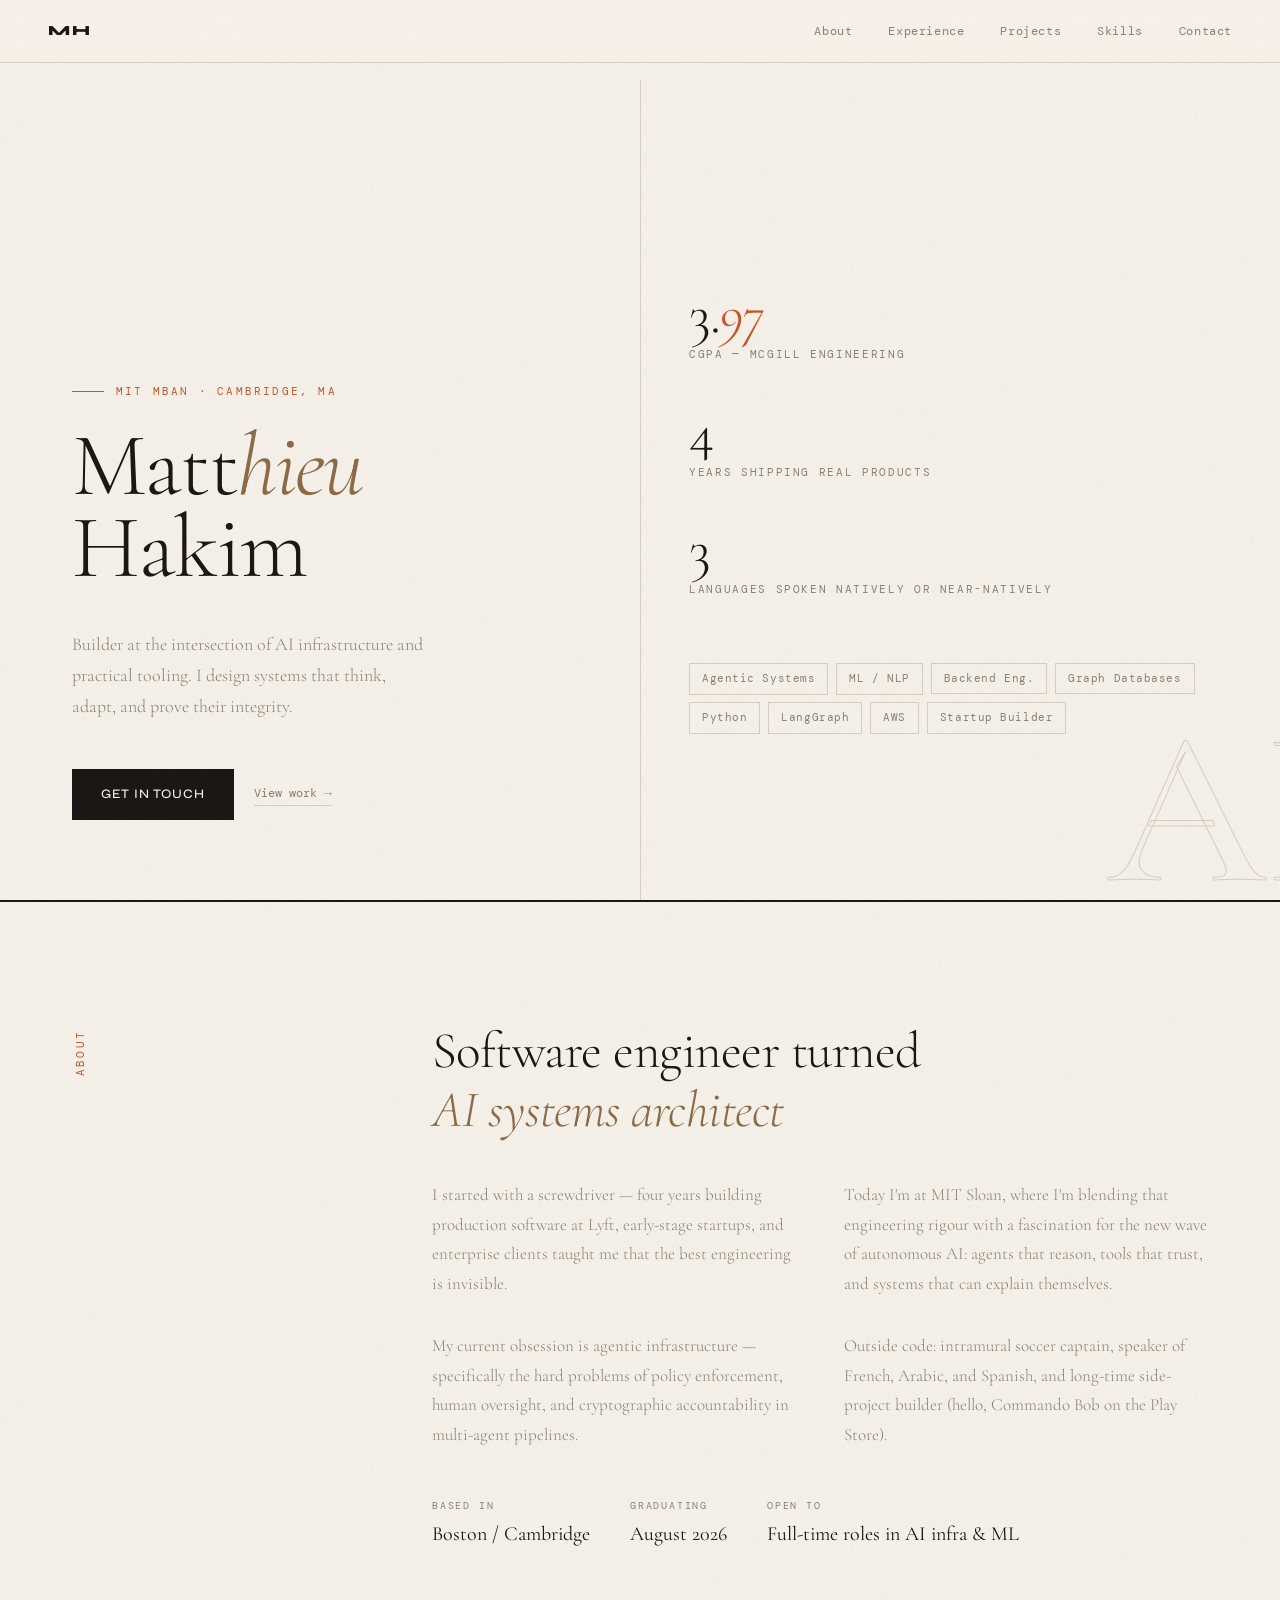
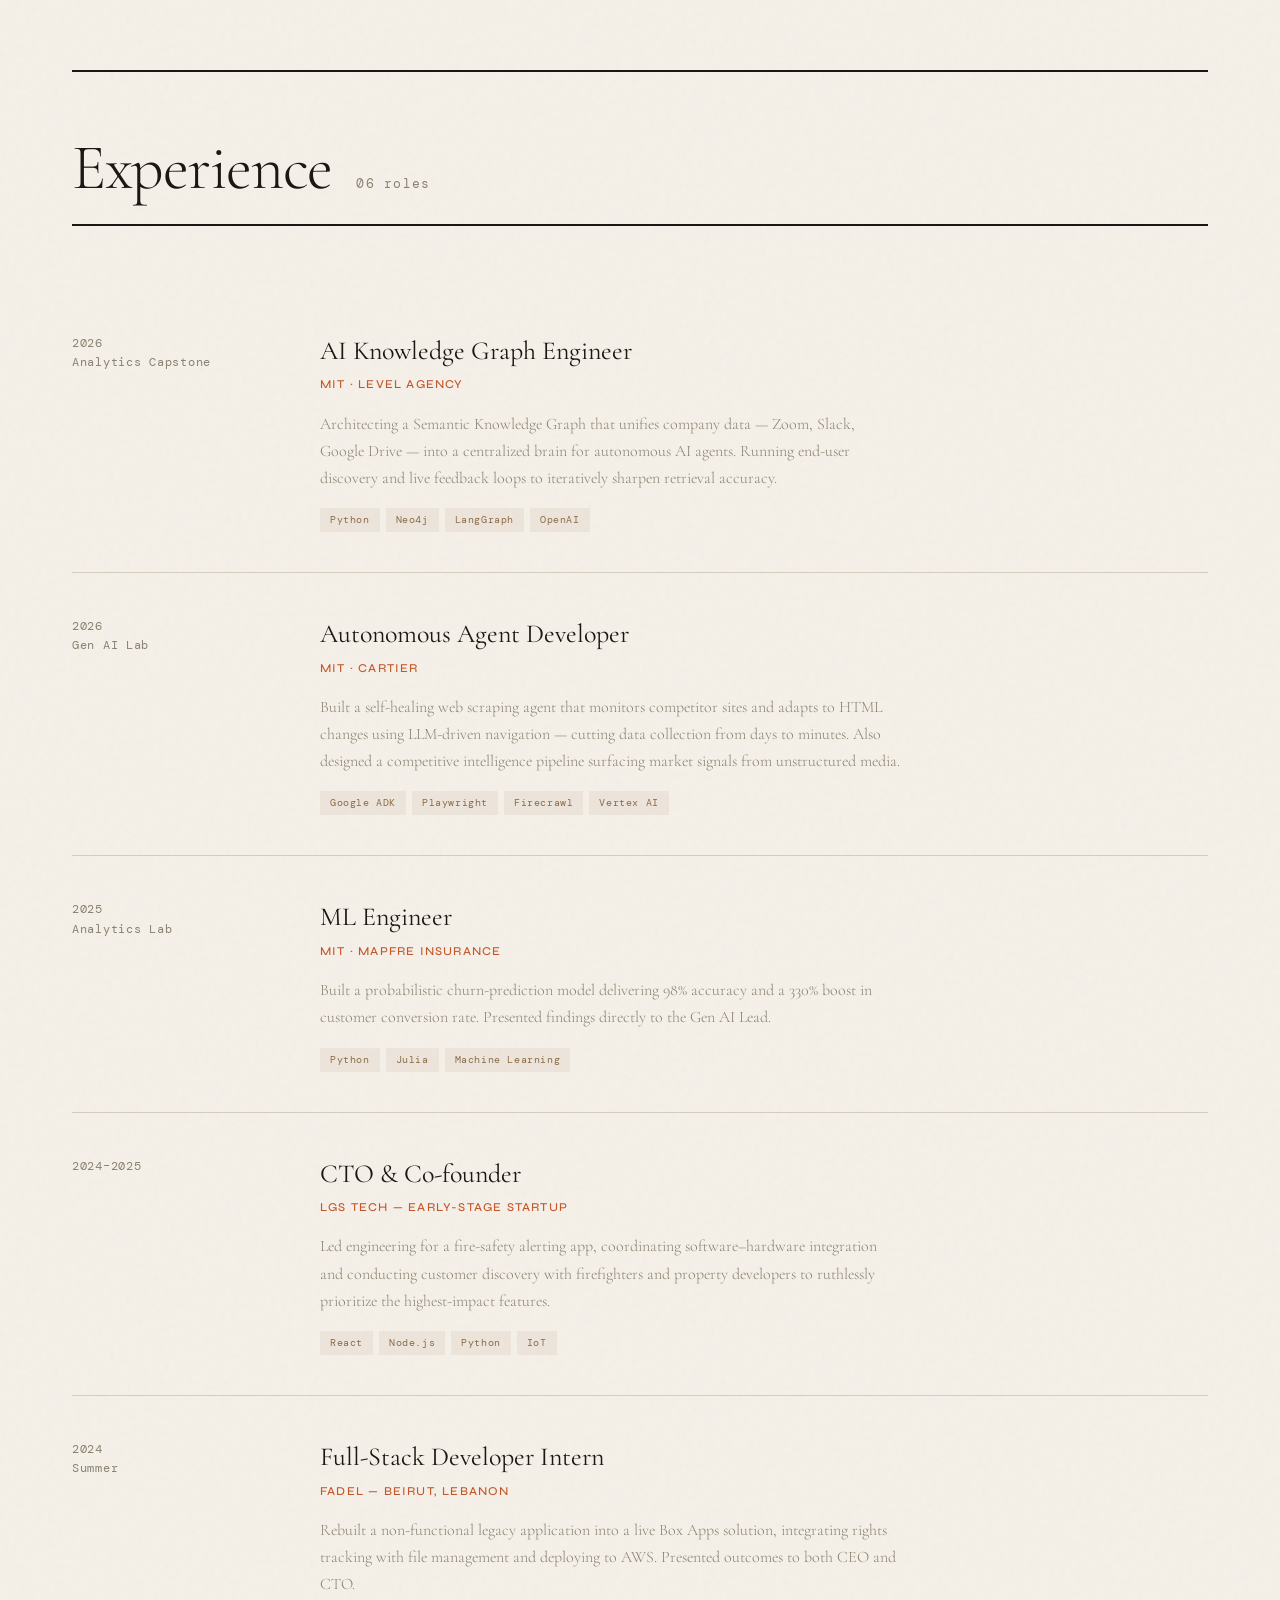
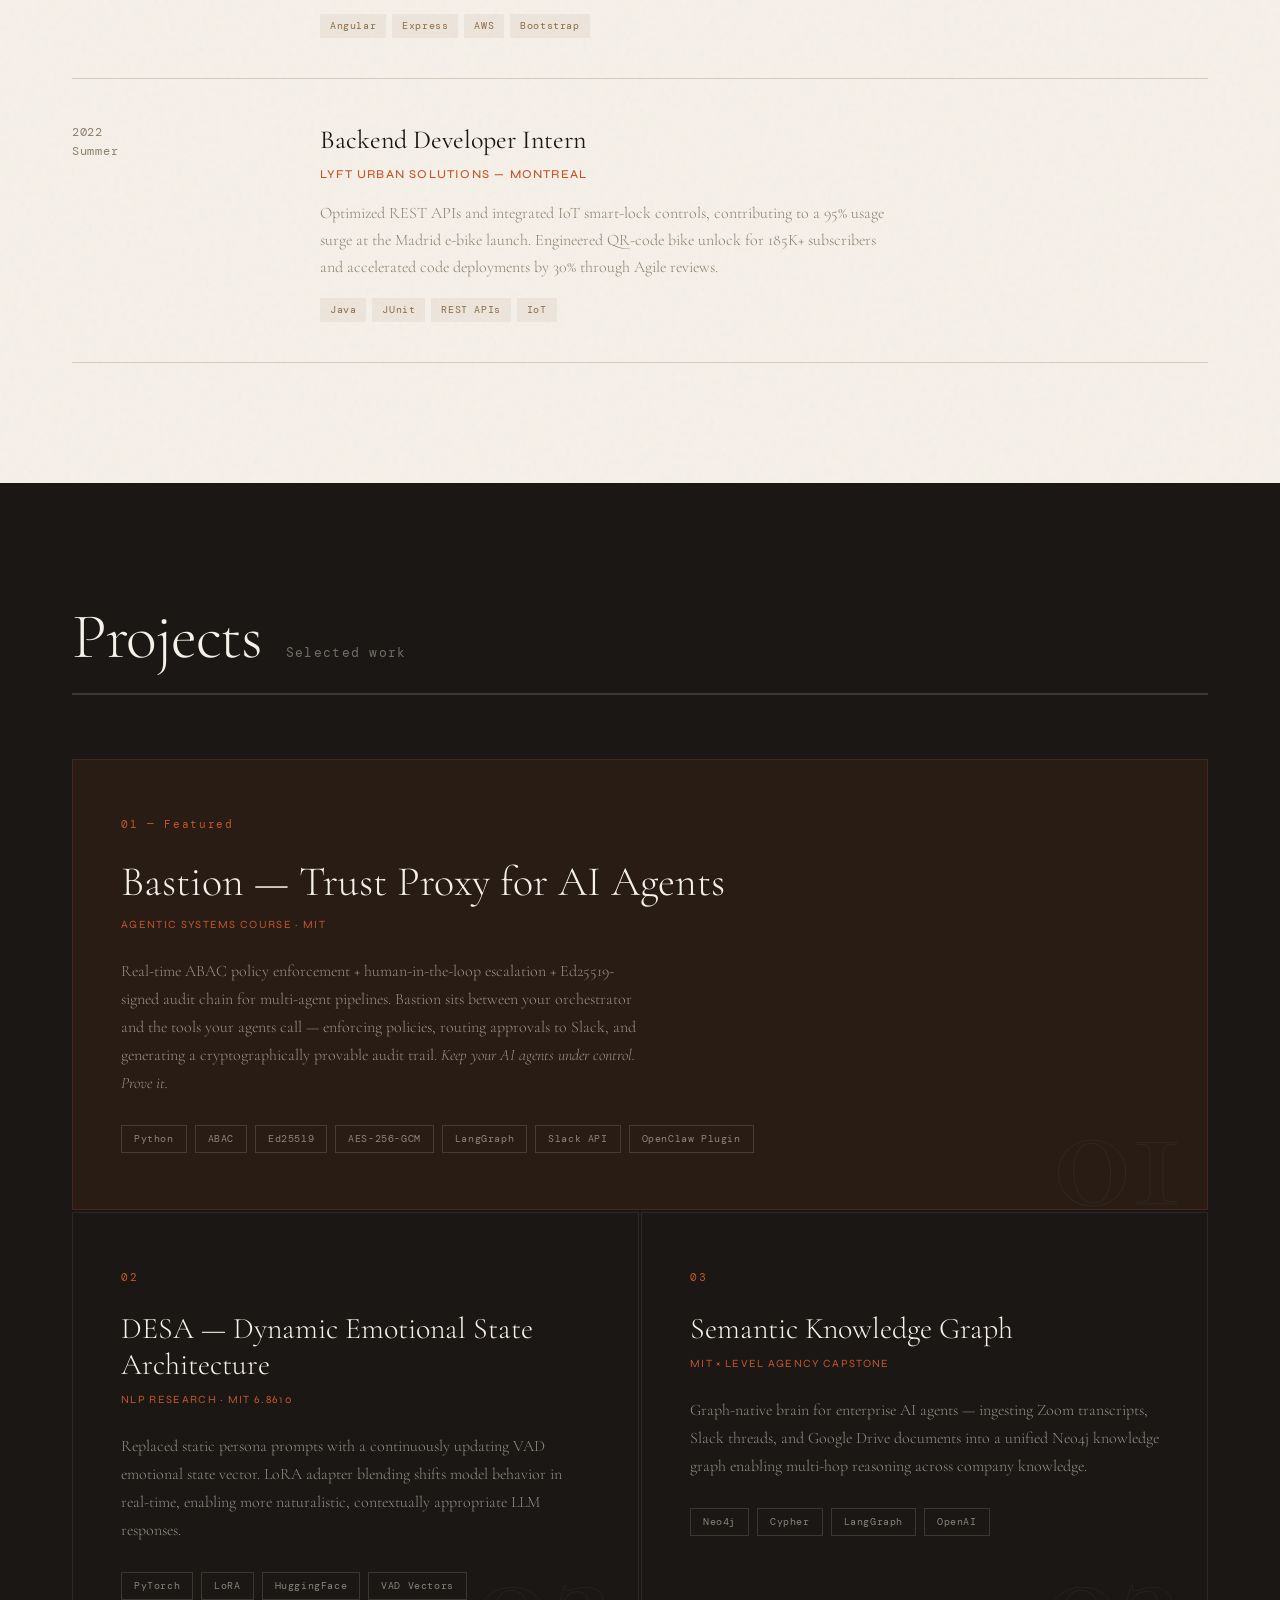
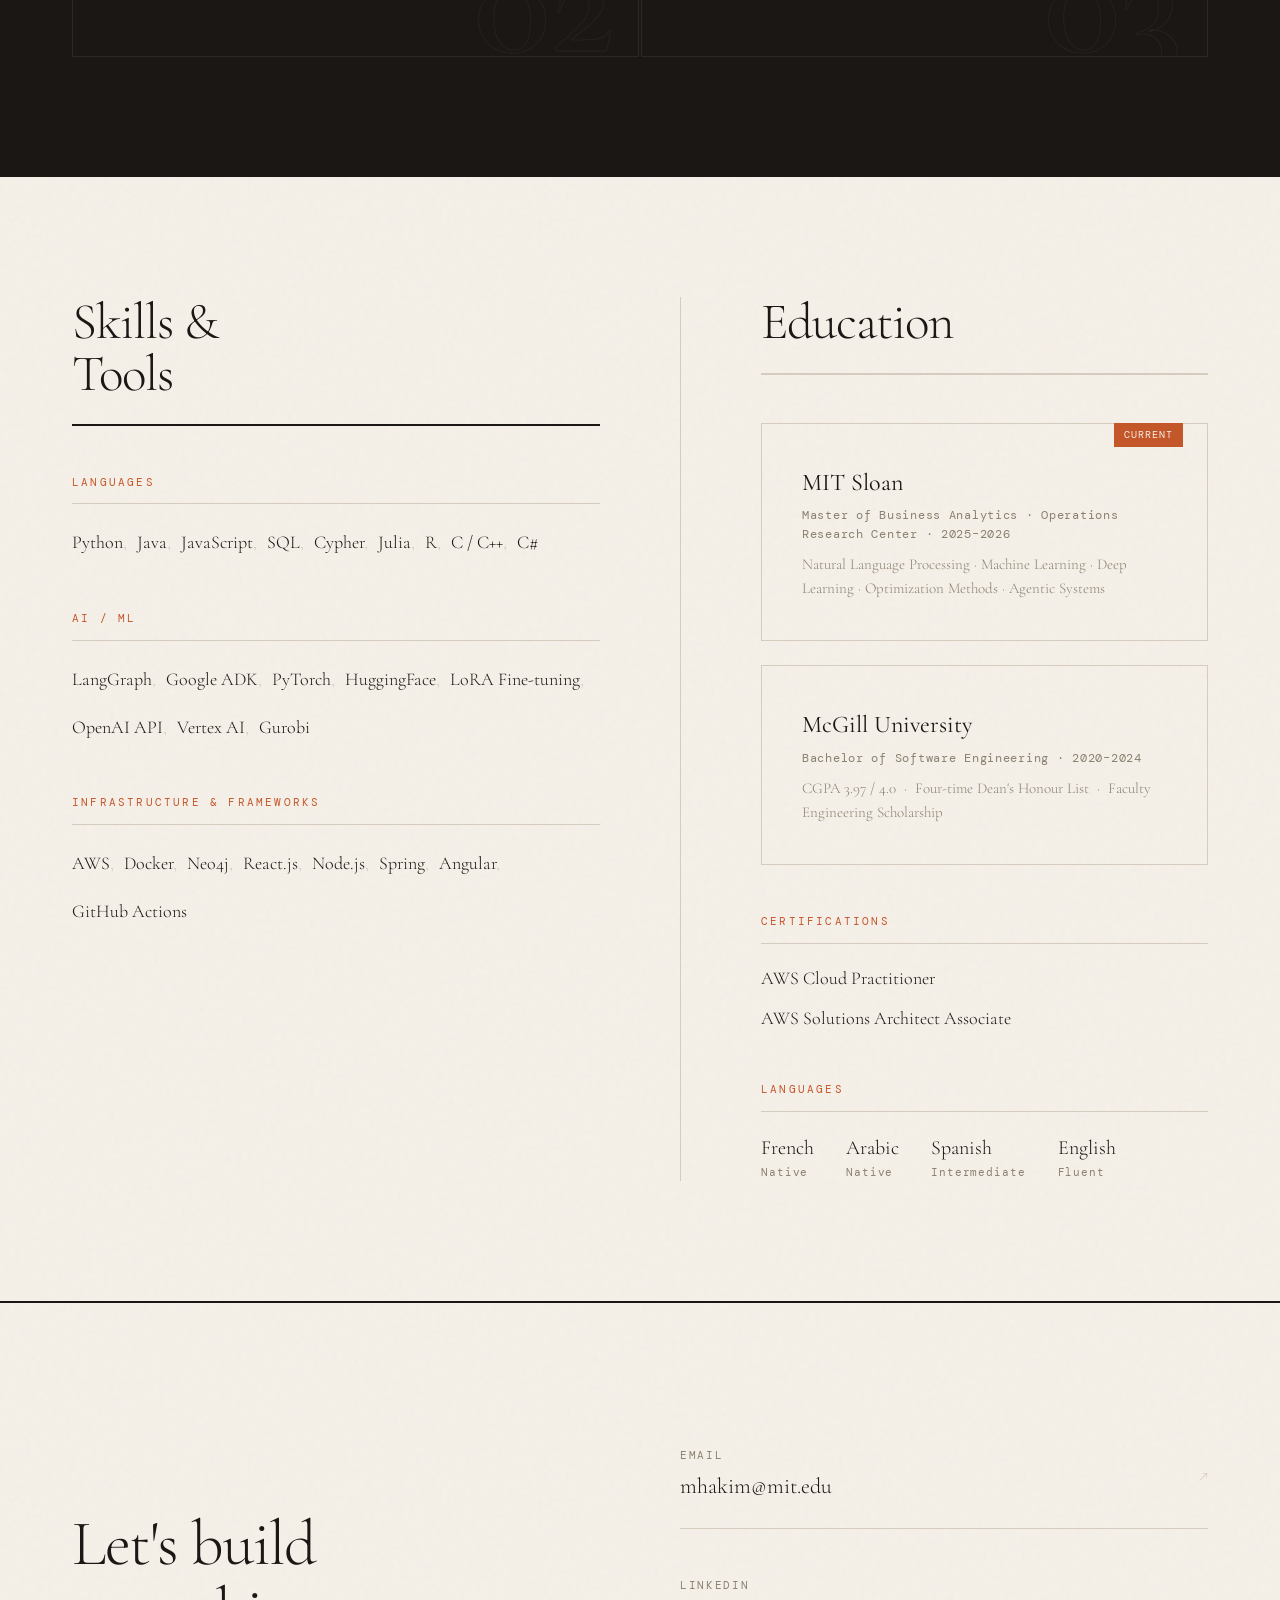
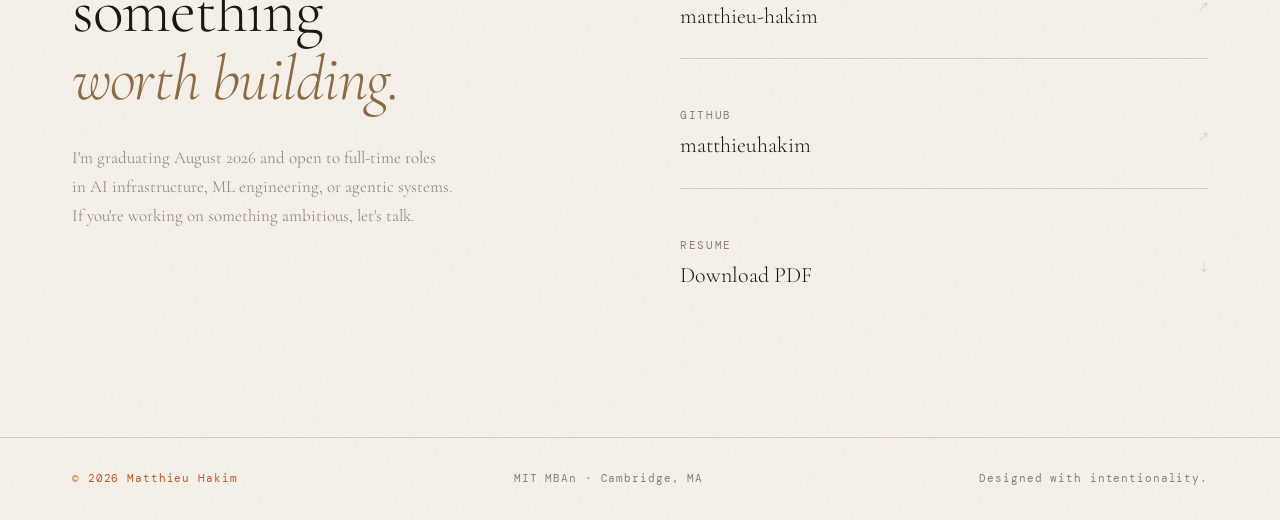
==== index.html @ a5263814 "Add files via upload" ====
<!DOCTYPE html>
<html lang="en">
<head>
<meta charset="UTF-8">
<meta name="viewport" content="width=device-width, initial-scale=1.0">
<title>Matthieu Hakim — Builder, Analyst, Engineer</title>
<link rel="preconnect" href="https://fonts.googleapis.com">
<link rel="preconnect" href="https://fonts.gstatic.com" crossorigin>
<link href="https://fonts.googleapis.com/css2?family=Cormorant+Garamond:ital,wght@0,300;0,400;0,600;1,300;1,400&family=DM+Mono:wght@300;400&family=Syne:wght@400;500;700;800&display=swap" rel="stylesheet">

<style>
  /* ─── Reset & Base ─────────────────────────────── */
  *, *::before, *::after { box-sizing: border-box; margin: 0; padding: 0; }

  :root {
    --cream:   #F5F0E8;
    --ink:     #1A1714;
    --warm:    #8B6B47;
    --rust:    #C4572A;
    --muted:   #8A8070;
    --rule:    #D5CCBF;
    --serif:   'Cormorant Garamond', Georgia, serif;
    --sans:    'Syne', sans-serif;
    --mono:    'DM Mono', monospace;
  }

  html { scroll-behavior: smooth; }

  body {
    background: var(--cream);
    color: var(--ink);
    font-family: var(--serif);
    font-size: 18px;
    line-height: 1.6;
    overflow-x: hidden;
    /* grain texture */
    background-image: url("data:image/svg+xml,%3Csvg viewBox='0 0 256 256' xmlns='http://www.w3.org/2000/svg'%3E%3Cfilter id='noise'%3E%3CfeTurbulence type='fractalNoise' baseFrequency='0.9' numOctaves='4' stitchTiles='stitch'/%3E%3C/filter%3E%3Crect width='100%25' height='100%25' filter='url(%23noise)' opacity='0.04'/%3E%3C/svg%3E");
  }

  /* ─── Utility ───────────────────────────────────── */
  .rule { border: none; border-top: 1px solid var(--rule); }
  .rule-heavy { border: none; border-top: 2px solid var(--ink); }

  a { color: inherit; text-decoration: none; }
  a:hover { color: var(--rust); }

  /* ─── Page Load Animation ───────────────────────── */
  @keyframes fadeUp {
    from { opacity: 0; transform: translateY(24px); }
    to   { opacity: 1; transform: translateY(0); }
  }
  .reveal { opacity: 0; animation: fadeUp 0.9s cubic-bezier(.16,1,.3,1) forwards; }
  .d1 { animation-delay: 0.1s; }
  .d2 { animation-delay: 0.25s; }
  .d3 { animation-delay: 0.4s; }
  .d4 { animation-delay: 0.55s; }
  .d5 { animation-delay: 0.7s; }

  /* ─── Nav ───────────────────────────────────────── */
  nav {
    position: fixed;
    top: 0; left: 0; right: 0;
    z-index: 100;
    display: flex;
    justify-content: space-between;
    align-items: center;
    padding: 20px 48px;
    background: rgba(245,240,232,0.88);
    backdrop-filter: blur(12px);
    border-bottom: 1px solid var(--rule);
  }
  .nav-logo {
    font-family: var(--sans);
    font-weight: 800;
    font-size: 14px;
    letter-spacing: 0.12em;
    text-transform: uppercase;
  }
  .nav-links {
    display: flex;
    gap: 36px;
    font-family: var(--mono);
    font-size: 12px;
    letter-spacing: 0.05em;
  }
  .nav-links a {
    color: var(--muted);
    transition: color 0.2s;
  }
  .nav-links a:hover { color: var(--ink); }

  /* ─── Hero ──────────────────────────────────────── */
  #hero {
    min-height: 100vh;
    display: grid;
    grid-template-columns: 1fr 1fr;
    padding-top: 80px;
    position: relative;
    overflow: hidden;
  }

  .hero-left {
    display: flex;
    flex-direction: column;
    justify-content: flex-end;
    padding: 80px 48px 80px 72px;
  }

  .hero-eyebrow {
    font-family: var(--mono);
    font-size: 11px;
    letter-spacing: 0.2em;
    text-transform: uppercase;
    color: var(--rust);
    margin-bottom: 24px;
    display: flex;
    align-items: center;
    gap: 12px;
  }
  .hero-eyebrow::before {
    content: '';
    display: block;
    width: 32px;
    height: 1px;
    background: var(--rust);
  }

  .hero-name {
    font-family: var(--serif);
    font-weight: 300;
    font-size: clamp(72px, 7vw, 110px);
    line-height: 0.92;
    letter-spacing: -0.02em;
    margin-bottom: 40px;
  }
  .hero-name em {
    font-style: italic;
    color: var(--warm);
  }

  .hero-desc {
    font-size: 18px;
    line-height: 1.7;
    color: var(--muted);
    max-width: 360px;
    margin-bottom: 48px;
    font-weight: 300;
  }

  .hero-ctas {
    display: flex;
    gap: 20px;
    align-items: center;
  }
  .btn-primary {
    font-family: var(--sans);
    font-size: 13px;
    font-weight: 500;
    letter-spacing: 0.08em;
    text-transform: uppercase;
    padding: 14px 28px;
    background: var(--ink);
    color: var(--cream);
    border: 1px solid var(--ink);
    transition: all 0.25s;
  }
  .btn-primary:hover {
    background: var(--rust);
    border-color: var(--rust);
    color: var(--cream);
  }
  .btn-ghost {
    font-family: var(--mono);
    font-size: 12px;
    color: var(--muted);
    border-bottom: 1px solid var(--rule);
    padding-bottom: 2px;
    transition: color 0.2s, border-color 0.2s;
  }
  .btn-ghost:hover {
    color: var(--ink);
    border-color: var(--ink);
  }

  .hero-right {
    position: relative;
    display: flex;
    flex-direction: column;
    justify-content: center;
    padding: 120px 72px 80px 48px;
    border-left: 1px solid var(--rule);
  }

  .hero-stats {
    display: flex;
    flex-direction: column;
    gap: 40px;
    margin-bottom: 64px;
  }

  .stat-item {}
  .stat-number {
    font-family: var(--serif);
    font-weight: 300;
    font-size: 56px;
    line-height: 1;
    letter-spacing: -0.02em;
    color: var(--ink);
  }
  .stat-number span { color: var(--rust); font-style: italic; }
  .stat-label {
    font-family: var(--mono);
    font-size: 11px;
    letter-spacing: 0.15em;
    text-transform: uppercase;
    color: var(--muted);
    margin-top: 4px;
  }

  .hero-tags {
    display: flex;
    flex-wrap: wrap;
    gap: 8px;
  }
  .tag {
    font-family: var(--mono);
    font-size: 11px;
    letter-spacing: 0.05em;
    padding: 6px 12px;
    border: 1px solid var(--rule);
    color: var(--muted);
    transition: all 0.2s;
  }
  .tag:hover {
    border-color: var(--warm);
    color: var(--warm);
  }

  /* large rotated text watermark */
  .hero-watermark {
    position: absolute;
    bottom: -20px;
    right: -60px;
    font-family: var(--serif);
    font-weight: 600;
    font-size: 220px;
    color: transparent;
    -webkit-text-stroke: 1px var(--rule);
    line-height: 1;
    pointer-events: none;
    user-select: none;
    z-index: 0;
  }

  /* ─── About Section ─────────────────────────────── */
  #about {
    padding: 120px 72px;
    display: grid;
    grid-template-columns: 280px 1fr;
    gap: 80px;
    border-top: 2px solid var(--ink);
  }

  .section-label {
    font-family: var(--mono);
    font-size: 11px;
    letter-spacing: 0.2em;
    text-transform: uppercase;
    color: var(--rust);
    writing-mode: vertical-rl;
    transform: rotate(180deg);
    align-self: start;
    height: fit-content;
    margin-top: 8px;
  }

  .about-content {}
  .about-headline {
    font-family: var(--serif);
    font-size: clamp(36px, 4vw, 56px);
    font-weight: 300;
    line-height: 1.15;
    margin-bottom: 40px;
    letter-spacing: -0.01em;
  }
  .about-headline em { font-style: italic; color: var(--warm); }

  .about-body {
    display: grid;
    grid-template-columns: 1fr 1fr;
    gap: 32px 48px;
    font-size: 17px;
    line-height: 1.75;
    color: var(--muted);
    font-weight: 300;
  }

  .about-detail {
    margin-top: 48px;
    display: flex;
    gap: 40px;
  }
  .detail-item {
    display: flex;
    flex-direction: column;
    gap: 4px;
  }
  .detail-label {
    font-family: var(--mono);
    font-size: 10px;
    letter-spacing: 0.18em;
    text-transform: uppercase;
    color: var(--muted);
  }
  .detail-value {
    font-family: var(--serif);
    font-size: 20px;
    font-weight: 400;
  }

  /* ─── Experience Section ────────────────────────── */
  #experience {
    padding: 0 72px 120px;
  }

  .section-header {
    display: flex;
    align-items: baseline;
    gap: 24px;
    margin-bottom: 64px;
    padding-bottom: 24px;
    border-bottom: 2px solid var(--ink);
  }
  .section-title {
    font-family: var(--serif);
    font-size: clamp(42px, 5vw, 72px);
    font-weight: 300;
    letter-spacing: -0.02em;
    line-height: 1;
  }
  .section-count {
    font-family: var(--mono);
    font-size: 13px;
    color: var(--muted);
    letter-spacing: 0.1em;
  }

  .exp-grid {
    display: grid;
    gap: 0;
  }

  .exp-item {
    display: grid;
    grid-template-columns: 200px 1fr auto;
    gap: 0 48px;
    padding: 40px 0;
    border-bottom: 1px solid var(--rule);
    position: relative;
    transition: background 0.2s;
    cursor: default;
  }
  .exp-item:hover { background: rgba(139,107,71,0.03); }
  .exp-item:hover .exp-arrow { opacity: 1; transform: translateX(0); }

  .exp-period {
    font-family: var(--mono);
    font-size: 12px;
    color: var(--muted);
    letter-spacing: 0.06em;
    padding-top: 4px;
  }

  .exp-body {}
  .exp-role {
    font-family: var(--serif);
    font-size: 26px;
    font-weight: 400;
    margin-bottom: 4px;
  }
  .exp-company {
    font-family: var(--sans);
    font-size: 12px;
    font-weight: 500;
    letter-spacing: 0.1em;
    text-transform: uppercase;
    color: var(--rust);
    margin-bottom: 16px;
  }
  .exp-desc {
    font-size: 16px;
    line-height: 1.7;
    color: var(--muted);
    font-weight: 300;
    max-width: 580px;
  }
  .exp-tags {
    display: flex;
    flex-wrap: wrap;
    gap: 6px;
    margin-top: 16px;
  }
  .exp-tag {
    font-family: var(--mono);
    font-size: 10px;
    letter-spacing: 0.06em;
    padding: 4px 10px;
    background: rgba(139,107,71,0.08);
    color: var(--warm);
  }

  .exp-arrow {
    font-size: 22px;
    color: var(--rule);
    align-self: center;
    opacity: 0;
    transform: translateX(-8px);
    transition: all 0.3s;
  }

  /* ─── Projects / Highlight ───────────────────────── */
  #projects {
    padding: 120px 72px;
    background: var(--ink);
    color: var(--cream);
    border-top: 2px solid var(--ink);
  }

  #projects .section-title { color: var(--cream); }
  #projects .section-count { color: rgba(245,240,232,0.4); }
  #projects .section-header { border-bottom-color: rgba(245,240,232,0.15); }

  .projects-grid {
    display: grid;
    grid-template-columns: 1fr 1fr;
    gap: 2px;
  }

  .project-card {
    padding: 56px 48px;
    border: 1px solid rgba(245,240,232,0.08);
    position: relative;
    overflow: hidden;
    transition: background 0.3s;
    cursor: default;
  }
  .project-card:hover { background: rgba(245,240,232,0.03); }
  .project-card.featured {
    grid-column: span 2;
    background: rgba(196,87,42,0.08);
    border-color: rgba(196,87,42,0.2);
  }

  .project-num {
    font-family: var(--mono);
    font-size: 11px;
    letter-spacing: 0.15em;
    color: var(--rust);
    margin-bottom: 24px;
  }
  .project-title {
    font-family: var(--serif);
    font-size: 30px;
    font-weight: 300;
    margin-bottom: 8px;
    line-height: 1.2;
    color: var(--cream);
  }
  .project-card.featured .project-title {
    font-size: 42px;
  }
  .project-org {
    font-family: var(--sans);
    font-size: 11px;
    letter-spacing: 0.12em;
    text-transform: uppercase;
    color: var(--rust);
    margin-bottom: 24px;
  }
  .project-desc {
    font-size: 16px;
    line-height: 1.75;
    color: rgba(245,240,232,0.55);
    font-weight: 300;
    max-width: 520px;
  }
  .project-stack {
    display: flex;
    flex-wrap: wrap;
    gap: 8px;
    margin-top: 28px;
  }
  .stack-pill {
    font-family: var(--mono);
    font-size: 10px;
    letter-spacing: 0.06em;
    padding: 5px 12px;
    border: 1px solid rgba(245,240,232,0.15);
    color: rgba(245,240,232,0.5);
  }

  .project-bg-num {
    position: absolute;
    bottom: -24px;
    right: 24px;
    font-family: var(--serif);
    font-weight: 600;
    font-size: 160px;
    color: transparent;
    -webkit-text-stroke: 1px rgba(245,240,232,0.05);
    line-height: 1;
    pointer-events: none;
    user-select: none;
  }

  /* ─── Skills ────────────────────────────────────── */
  #skills {
    padding: 120px 72px;
    display: grid;
    grid-template-columns: 1fr 1fr;
    gap: 0 80px;
  }

  .skills-left {}
  .skills-right { border-left: 1px solid var(--rule); padding-left: 80px; }

  .skill-category {
    margin-bottom: 48px;
  }
  .skill-cat-title {
    font-family: var(--mono);
    font-size: 11px;
    letter-spacing: 0.2em;
    text-transform: uppercase;
    color: var(--rust);
    margin-bottom: 20px;
    padding-bottom: 12px;
    border-bottom: 1px solid var(--rule);
  }
  .skill-list {
    display: flex;
    flex-wrap: wrap;
    gap: 10px;
  }
  .skill-chip {
    font-family: var(--serif);
    font-size: 18px;
    font-weight: 300;
    color: var(--ink);
    padding: 4px 0;
    border-bottom: 1px solid transparent;
    transition: border-color 0.2s, color 0.2s;
    cursor: default;
  }
  .skill-chip:hover {
    border-color: var(--warm);
    color: var(--warm);
  }
  .skill-chip::after { content: ', '; color: var(--rule); }
  .skill-chip:last-child::after { content: ''; }

  .education-block {
    padding: 40px;
    border: 1px solid var(--rule);
    margin-top: 48px;
    position: relative;
  }
  .edu-school {
    font-family: var(--serif);
    font-size: 24px;
    font-weight: 400;
    margin-bottom: 4px;
  }
  .edu-degree {
    font-family: var(--mono);
    font-size: 12px;
    letter-spacing: 0.06em;
    color: var(--muted);
    margin-bottom: 8px;
  }
  .edu-detail {
    font-size: 15px;
    color: var(--muted);
    font-weight: 300;
  }
  .edu-badge {
    position: absolute;
    top: -1px;
    right: 24px;
    background: var(--rust);
    color: var(--cream);
    font-family: var(--mono);
    font-size: 10px;
    letter-spacing: 0.1em;
    text-transform: uppercase;
    padding: 4px 10px;
  }

  /* ─── Contact ───────────────────────────────────── */
  #contact {
    padding: 120px 72px;
    border-top: 2px solid var(--ink);
    display: grid;
    grid-template-columns: 1fr 1fr;
    gap: 80px;
    align-items: center;
  }

  .contact-left {}
  .contact-headline {
    font-family: var(--serif);
    font-size: clamp(48px, 5vw, 80px);
    font-weight: 300;
    line-height: 1.05;
    letter-spacing: -0.02em;
    margin-bottom: 32px;
  }
  .contact-headline em { font-style: italic; color: var(--warm); }

  .contact-sub {
    font-size: 17px;
    color: var(--muted);
    font-weight: 300;
    line-height: 1.7;
    max-width: 380px;
  }

  .contact-right {
    display: flex;
    flex-direction: column;
    gap: 24px;
  }
  .contact-link {
    display: flex;
    align-items: center;
    justify-content: space-between;
    padding: 24px 0;
    border-bottom: 1px solid var(--rule);
    transition: padding 0.2s;
    group: true;
  }
  .contact-link:hover { padding-left: 8px; }
  .contact-link-label {
    font-family: var(--mono);
    font-size: 11px;
    letter-spacing: 0.15em;
    text-transform: uppercase;
    color: var(--muted);
    margin-bottom: 4px;
  }
  .contact-link-value {
    font-family: var(--serif);
    font-size: 22px;
    font-weight: 300;
  }
  .contact-link-arrow { font-size: 18px; color: var(--rule); }
  .contact-link:hover .contact-link-arrow { color: var(--rust); }

  /* ─── Footer ────────────────────────────────────── */
  footer {
    padding: 32px 72px;
    border-top: 1px solid var(--rule);
    display: flex;
    justify-content: space-between;
    align-items: center;
    font-family: var(--mono);
    font-size: 11px;
    color: var(--muted);
    letter-spacing: 0.08em;
  }
  footer span:first-child { color: var(--rust); }

  /* ─── Responsive ────────────────────────────────── */
  @media (max-width: 900px) {
    nav { padding: 16px 24px; }
    .nav-links { display: none; }

    #hero { grid-template-columns: 1fr; }
    .hero-left { padding: 100px 24px 48px; }
    .hero-right { border-left: none; border-top: 1px solid var(--rule); padding: 48px 24px; }
    .hero-stats { flex-direction: row; gap: 32px; }
    .hero-watermark { display: none; }

    #about { grid-template-columns: 1fr; padding: 80px 24px; gap: 32px; }
    .section-label { writing-mode: horizontal-tb; transform: none; }
    .about-body { grid-template-columns: 1fr; }

    #experience { padding: 0 24px 80px; }
    .exp-item { grid-template-columns: 1fr; gap: 8px; }
    .exp-period { padding-top: 0; }
    .exp-arrow { display: none; }

    #projects { padding: 80px 24px; }
    .projects-grid { grid-template-columns: 1fr; }
    .project-card.featured { grid-column: span 1; }

    #skills { grid-template-columns: 1fr; padding: 80px 24px; gap: 0; }
    .skills-right { border-left: none; border-top: 1px solid var(--rule); padding-left: 0; padding-top: 48px; margin-top: 48px; }

    #contact { grid-template-columns: 1fr; padding: 80px 24px; gap: 48px; }
    footer { padding: 24px; flex-direction: column; gap: 8px; text-align: center; }
  }
</style>
</head>
<body>

<!-- ── Navigation ─────────────────────────────── -->
<nav>
  <div class="nav-logo">MH</div>
  <div class="nav-links">
    <a href="#about">About</a>
    <a href="#experience">Experience</a>
    <a href="#projects">Projects</a>
    <a href="#skills">Skills</a>
    <a href="#contact">Contact</a>
  </div>
</nav>

<!-- ── Hero ───────────────────────────────────── -->
<section id="hero">
  <div class="hero-left">
    <div class="hero-eyebrow reveal d1">MIT MBAn · Cambridge, MA</div>
    <h1 class="hero-name reveal d2">
      Matt<em>hieu</em><br>Hakim
    </h1>
    <p class="hero-desc reveal d3">
      Builder at the intersection of AI infrastructure and practical tooling. I design systems that think, adapt, and prove their integrity.
    </p>
    <div class="hero-ctas reveal d4">
      <a href="#contact" class="btn-primary">Get in touch</a>
      <a href="#experience" class="btn-ghost">View work →</a>
    </div>
  </div>

  <div class="hero-right">
    <div class="hero-stats reveal d3">
      <div class="stat-item">
        <div class="stat-number">3.<span>97</span></div>
        <div class="stat-label">CGPA — McGill Engineering</div>
      </div>
      <div class="stat-item">
        <div class="stat-number">4</div>
        <div class="stat-label">Years shipping real products</div>
      </div>
      <div class="stat-item">
        <div class="stat-number">3</div>
        <div class="stat-label">Languages spoken natively or near-natively</div>
      </div>
    </div>
    <div class="hero-tags reveal d4">
      <span class="tag">Agentic Systems</span>
      <span class="tag">ML / NLP</span>
      <span class="tag">Backend Eng.</span>
      <span class="tag">Graph Databases</span>
      <span class="tag">Python</span>
      <span class="tag">LangGraph</span>
      <span class="tag">AWS</span>
      <span class="tag">Startup Builder</span>
    </div>
    <div class="hero-watermark" aria-hidden="true">AI</div>
  </div>
</section>

<!-- ── About ──────────────────────────────────── -->
<section id="about">
  <div class="section-label">About</div>

  <div class="about-content">
    <h2 class="about-headline">
      Software engineer turned<br><em>AI systems architect</em>
    </h2>
    <div class="about-body">
      <p>
        I started with a screwdriver — four years building production software at Lyft, early-stage startups, and enterprise clients taught me that the best engineering is invisible.
      </p>
      <p>
        Today I'm at MIT Sloan, where I'm blending that engineering rigour with a fascination for the new wave of autonomous AI: agents that reason, tools that trust, and systems that can explain themselves.
      </p>
      <p>
        My current obsession is agentic infrastructure — specifically the hard problems of policy enforcement, human oversight, and cryptographic accountability in multi-agent pipelines.
      </p>
      <p>
        Outside code: intramural soccer captain, speaker of French, Arabic, and Spanish, and long-time side-project builder (hello, Commando Bob on the Play Store).
      </p>
    </div>
    <div class="about-detail">
      <div class="detail-item">
        <span class="detail-label">Based in</span>
        <span class="detail-value">Boston / Cambridge</span>
      </div>
      <div class="detail-item">
        <span class="detail-label">Graduating</span>
        <span class="detail-value">August 2026</span>
      </div>
      <div class="detail-item">
        <span class="detail-label">Open to</span>
        <span class="detail-value">Full-time roles in AI infra &amp; ML</span>
      </div>
    </div>
  </div>
</section>

<!-- ── Experience ─────────────────────────────── -->
<section id="experience">
  <hr class="rule-heavy" style="margin-bottom:64px;">
  <div class="section-header">
    <h2 class="section-title">Experience</h2>
    <span class="section-count">06 roles</span>
  </div>

  <div class="exp-grid">

    <div class="exp-item">
      <div class="exp-period">2026<br>Analytics Capstone</div>
      <div class="exp-body">
        <div class="exp-role">AI Knowledge Graph Engineer</div>
        <div class="exp-company">MIT · Level Agency</div>
        <div class="exp-desc">Architecting a Semantic Knowledge Graph that unifies company data — Zoom, Slack, Google Drive — into a centralized brain for autonomous AI agents. Running end-user discovery and live feedback loops to iteratively sharpen retrieval accuracy.</div>
        <div class="exp-tags">
          <span class="exp-tag">Python</span>
          <span class="exp-tag">Neo4j</span>
          <span class="exp-tag">LangGraph</span>
          <span class="exp-tag">OpenAI</span>
        </div>
      </div>
      <div class="exp-arrow">→</div>
    </div>

    <div class="exp-item">
      <div class="exp-period">2026<br>Gen AI Lab</div>
      <div class="exp-body">
        <div class="exp-role">Autonomous Agent Developer</div>
        <div class="exp-company">MIT · Cartier</div>
        <div class="exp-desc">Built a self-healing web scraping agent that monitors competitor sites and adapts to HTML changes using LLM-driven navigation — cutting data collection from days to minutes. Also designed a competitive intelligence pipeline surfacing market signals from unstructured media.</div>
        <div class="exp-tags">
          <span class="exp-tag">Google ADK</span>
          <span class="exp-tag">Playwright</span>
          <span class="exp-tag">Firecrawl</span>
          <span class="exp-tag">Vertex AI</span>
        </div>
      </div>
      <div class="exp-arrow">→</div>
    </div>

    <div class="exp-item">
      <div class="exp-period">2025<br>Analytics Lab</div>
      <div class="exp-body">
        <div class="exp-role">ML Engineer</div>
        <div class="exp-company">MIT · MAPFRE Insurance</div>
        <div class="exp-desc">Built a probabilistic churn-prediction model delivering 98% accuracy and a 330% boost in customer conversion rate. Presented findings directly to the Gen AI Lead.</div>
        <div class="exp-tags">
          <span class="exp-tag">Python</span>
          <span class="exp-tag">Julia</span>
          <span class="exp-tag">Machine Learning</span>
        </div>
      </div>
      <div class="exp-arrow">→</div>
    </div>

    <div class="exp-item">
      <div class="exp-period">2024–2025</div>
      <div class="exp-body">
        <div class="exp-role">CTO &amp; Co-founder</div>
        <div class="exp-company">LGS Tech — Early-Stage Startup</div>
        <div class="exp-desc">Led engineering for a fire-safety alerting app, coordinating software–hardware integration and conducting customer discovery with firefighters and property developers to ruthlessly prioritize the highest-impact features.</div>
        <div class="exp-tags">
          <span class="exp-tag">React</span>
          <span class="exp-tag">Node.js</span>
          <span class="exp-tag">Python</span>
          <span class="exp-tag">IoT</span>
        </div>
      </div>
      <div class="exp-arrow">→</div>
    </div>

    <div class="exp-item">
      <div class="exp-period">2024<br>Summer</div>
      <div class="exp-body">
        <div class="exp-role">Full-Stack Developer Intern</div>
        <div class="exp-company">Fadel — Beirut, Lebanon</div>
        <div class="exp-desc">Rebuilt a non-functional legacy application into a live Box Apps solution, integrating rights tracking with file management and deploying to AWS. Presented outcomes to both CEO and CTO.</div>
        <div class="exp-tags">
          <span class="exp-tag">Angular</span>
          <span class="exp-tag">Express</span>
          <span class="exp-tag">AWS</span>
          <span class="exp-tag">Bootstrap</span>
        </div>
      </div>
      <div class="exp-arrow">→</div>
    </div>

    <div class="exp-item">
      <div class="exp-period">2022<br>Summer</div>
      <div class="exp-body">
        <div class="exp-role">Backend Developer Intern</div>
        <div class="exp-company">Lyft Urban Solutions — Montreal</div>
        <div class="exp-desc">Optimized REST APIs and integrated IoT smart-lock controls, contributing to a 95% usage surge at the Madrid e-bike launch. Engineered QR-code bike unlock for 185K+ subscribers and accelerated code deployments by 30% through Agile reviews.</div>
        <div class="exp-tags">
          <span class="exp-tag">Java</span>
          <span class="exp-tag">JUnit</span>
          <span class="exp-tag">REST APIs</span>
          <span class="exp-tag">IoT</span>
        </div>
      </div>
      <div class="exp-arrow">→</div>
    </div>

  </div>
</section>

<!-- ── Projects ────────────────────────────────── -->
<section id="projects">
  <div class="section-header">
    <h2 class="section-title">Projects</h2>
    <span class="section-count">Selected work</span>
  </div>

  <div class="projects-grid">

    <div class="project-card featured">
      <div class="project-num">01 — Featured</div>
      <div class="project-title">Bastion — Trust Proxy for AI Agents</div>
      <div class="project-org">Agentic Systems Course · MIT</div>
      <div class="project-desc">
        Real-time ABAC policy enforcement + human-in-the-loop escalation + Ed25519-signed audit chain for multi-agent pipelines. Bastion sits between your orchestrator and the tools your agents call — enforcing policies, routing approvals to Slack, and generating a cryptographically provable audit trail. <em>Keep your AI agents under control. Prove it.</em>
      </div>
      <div class="project-stack">
        <span class="stack-pill">Python</span>
        <span class="stack-pill">ABAC</span>
        <span class="stack-pill">Ed25519</span>
        <span class="stack-pill">AES-256-GCM</span>
        <span class="stack-pill">LangGraph</span>
        <span class="stack-pill">Slack API</span>
        <span class="stack-pill">OpenClaw Plugin</span>
      </div>
      <div class="project-bg-num">01</div>
    </div>

    <div class="project-card">
      <div class="project-num">02</div>
      <div class="project-title">DESA — Dynamic Emotional State Architecture</div>
      <div class="project-org">NLP Research · MIT 6.8610</div>
      <div class="project-desc">
        Replaced static persona prompts with a continuously updating VAD emotional state vector. LoRA adapter blending shifts model behavior in real-time, enabling more naturalistic, contextually appropriate LLM responses.
      </div>
      <div class="project-stack">
        <span class="stack-pill">PyTorch</span>
        <span class="stack-pill">LoRA</span>
        <span class="stack-pill">HuggingFace</span>
        <span class="stack-pill">VAD Vectors</span>
      </div>
      <div class="project-bg-num">02</div>
    </div>

    <div class="project-card">
      <div class="project-num">03</div>
      <div class="project-title">Semantic Knowledge Graph</div>
      <div class="project-org">MIT × Level Agency Capstone</div>
      <div class="project-desc">
        Graph-native brain for enterprise AI agents — ingesting Zoom transcripts, Slack threads, and Google Drive documents into a unified Neo4j knowledge graph enabling multi-hop reasoning across company knowledge.
      </div>
      <div class="project-stack">
        <span class="stack-pill">Neo4j</span>
        <span class="stack-pill">Cypher</span>
        <span class="stack-pill">LangGraph</span>
        <span class="stack-pill">OpenAI</span>
      </div>
      <div class="project-bg-num">03</div>
    </div>

  </div>
</section>

<!-- ── Skills ─────────────────────────────────── -->
<section id="skills">
  <div class="skills-left">
    <div class="section-header" style="margin-bottom:48px;">
      <h2 class="section-title" style="font-size:clamp(36px,4vw,60px);">Skills &amp;<br>Tools</h2>
    </div>

    <div class="skill-category">
      <div class="skill-cat-title">Languages</div>
      <div class="skill-list">
        <span class="skill-chip">Python</span>
        <span class="skill-chip">Java</span>
        <span class="skill-chip">JavaScript</span>
        <span class="skill-chip">SQL</span>
        <span class="skill-chip">Cypher</span>
        <span class="skill-chip">Julia</span>
        <span class="skill-chip">R</span>
        <span class="skill-chip">C / C++</span>
        <span class="skill-chip">C#</span>
      </div>
    </div>

    <div class="skill-category">
      <div class="skill-cat-title">AI / ML</div>
      <div class="skill-list">
        <span class="skill-chip">LangGraph</span>
        <span class="skill-chip">Google ADK</span>
        <span class="skill-chip">PyTorch</span>
        <span class="skill-chip">HuggingFace</span>
        <span class="skill-chip">LoRA Fine-tuning</span>
        <span class="skill-chip">OpenAI API</span>
        <span class="skill-chip">Vertex AI</span>
        <span class="skill-chip">Gurobi</span>
      </div>
    </div>

    <div class="skill-category">
      <div class="skill-cat-title">Infrastructure &amp; Frameworks</div>
      <div class="skill-list">
        <span class="skill-chip">AWS</span>
        <span class="skill-chip">Docker</span>
        <span class="skill-chip">Neo4j</span>
        <span class="skill-chip">React.js</span>
        <span class="skill-chip">Node.js</span>
        <span class="skill-chip">Spring</span>
        <span class="skill-chip">Angular</span>
        <span class="skill-chip">GitHub Actions</span>
      </div>
    </div>
  </div>

  <div class="skills-right">
    <div class="section-header" style="margin-bottom:48px;border-bottom-color:var(--rule);">
      <h2 class="section-title" style="font-size:clamp(36px,4vw,60px);">Education</h2>
    </div>

    <div class="education-block">
      <div class="edu-badge">Current</div>
      <div class="edu-school">MIT Sloan</div>
      <div class="edu-degree">Master of Business Analytics · Operations Research Center · 2025–2026</div>
      <div class="edu-detail">Natural Language Processing · Machine Learning · Deep Learning · Optimization Methods · Agentic Systems</div>
    </div>

    <div class="education-block" style="margin-top:24px;">
      <div class="edu-school">McGill University</div>
      <div class="edu-degree">Bachelor of Software Engineering · 2020–2024</div>
      <div class="edu-detail">CGPA 3.97 / 4.0 &nbsp;·&nbsp; Four-time Dean's Honour List &nbsp;·&nbsp; Faculty Engineering Scholarship</div>
    </div>

    <div style="margin-top:48px;">
      <div class="skill-cat-title" style="font-family:var(--mono);font-size:11px;letter-spacing:0.2em;text-transform:uppercase;color:var(--rust);margin-bottom:20px;padding-bottom:12px;border-bottom:1px solid var(--rule);">Certifications</div>
      <div style="display:flex;flex-direction:column;gap:12px;">
        <div style="font-family:var(--serif);font-size:18px;font-weight:300;">AWS Cloud Practitioner</div>
        <div style="font-family:var(--serif);font-size:18px;font-weight:300;">AWS Solutions Architect Associate</div>
      </div>
    </div>

    <div style="margin-top:48px;">
      <div class="skill-cat-title" style="font-family:var(--mono);font-size:11px;letter-spacing:0.2em;text-transform:uppercase;color:var(--rust);margin-bottom:20px;padding-bottom:12px;border-bottom:1px solid var(--rule);">Languages</div>
      <div style="display:flex;gap:32px;">
        <div>
          <div style="font-family:var(--serif);font-size:20px;font-weight:300;">French</div>
          <div style="font-family:var(--mono);font-size:11px;color:var(--muted);letter-spacing:0.08em;">Native</div>
        </div>
        <div>
          <div style="font-family:var(--serif);font-size:20px;font-weight:300;">Arabic</div>
          <div style="font-family:var(--mono);font-size:11px;color:var(--muted);letter-spacing:0.08em;">Native</div>
        </div>
        <div>
          <div style="font-family:var(--serif);font-size:20px;font-weight:300;">Spanish</div>
          <div style="font-family:var(--mono);font-size:11px;color:var(--muted);letter-spacing:0.08em;">Intermediate</div>
        </div>
        <div>
          <div style="font-family:var(--serif);font-size:20px;font-weight:300;">English</div>
          <div style="font-family:var(--mono);font-size:11px;color:var(--muted);letter-spacing:0.08em;">Fluent</div>
        </div>
      </div>
    </div>
  </div>
</section>

<!-- ── Contact ────────────────────────────────── -->
<section id="contact">
  <div class="contact-left">
    <h2 class="contact-headline">
      Let's build<br>something<br><em>worth building.</em>
    </h2>
    <p class="contact-sub">
      I'm graduating August 2026 and open to full-time roles in AI infrastructure, ML engineering, or agentic systems. If you're working on something ambitious, let's talk.
    </p>
  </div>

  <div class="contact-right">
    <a href="mailto:mhakim@mit.edu" class="contact-link">
      <div>
        <div class="contact-link-label">Email</div>
        <div class="contact-link-value">mhakim@mit.edu</div>
      </div>
      <div class="contact-link-arrow">↗</div>
    </a>
    <a href="https://www.linkedin.com/in/matthieu-hakim/" target="_blank" class="contact-link">
      <div>
        <div class="contact-link-label">LinkedIn</div>
        <div class="contact-link-value">matthieu-hakim</div>
      </div>
      <div class="contact-link-arrow">↗</div>
    </a>
    <a href="https://github.com/matthieuhakim" target="_blank" class="contact-link">
      <div>
        <div class="contact-link-label">GitHub</div>
        <div class="contact-link-value">matthieuhakim</div>
      </div>
      <div class="contact-link-arrow">↗</div>
    </a>
    <a href="#" class="contact-link" style="border-bottom:none;">
      <div>
        <div class="contact-link-label">Resume</div>
        <div class="contact-link-value">Download PDF</div>
      </div>
      <div class="contact-link-arrow">↓</div>
    </a>
  </div>
</section>

<footer>
  <span>© 2026 Matthieu Hakim</span>
  <span>MIT MBAn · Cambridge, MA</span>
  <span>Designed with intentionality.</span>
</footer>

</body>
</html>
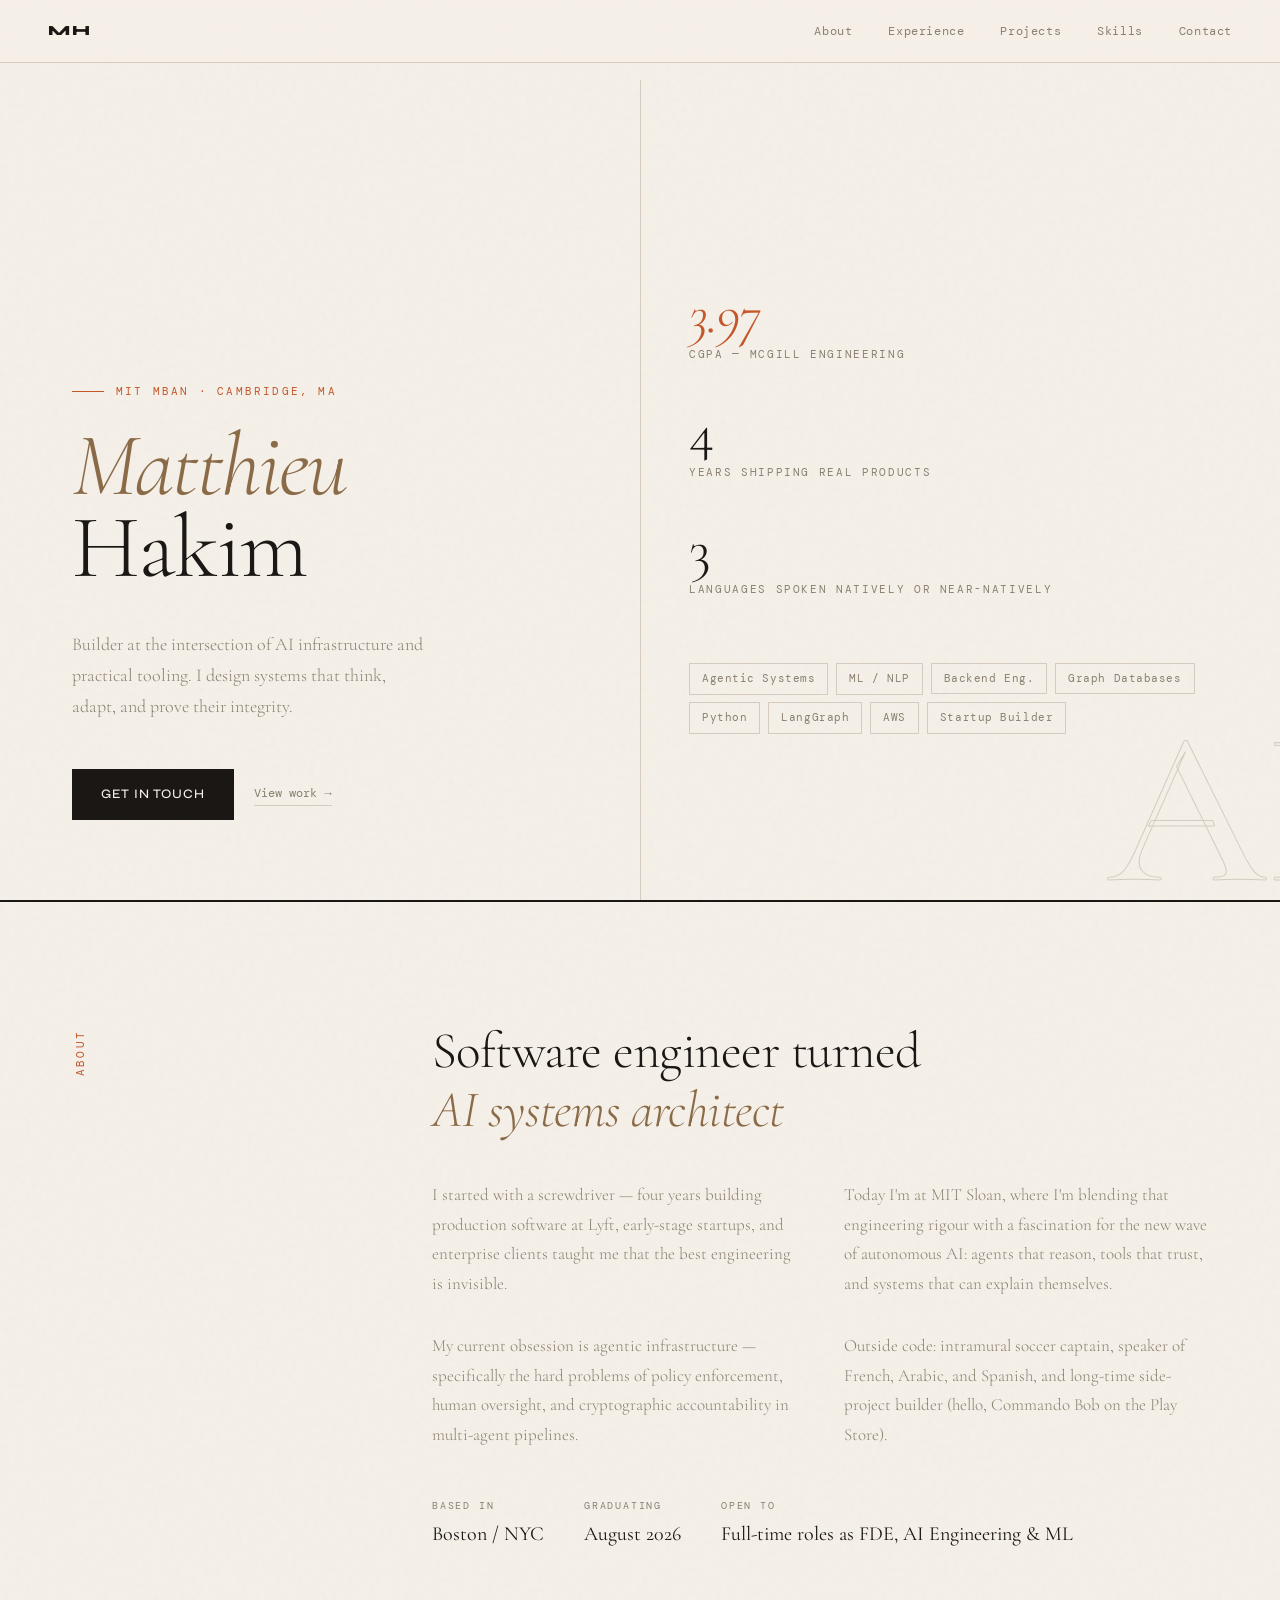
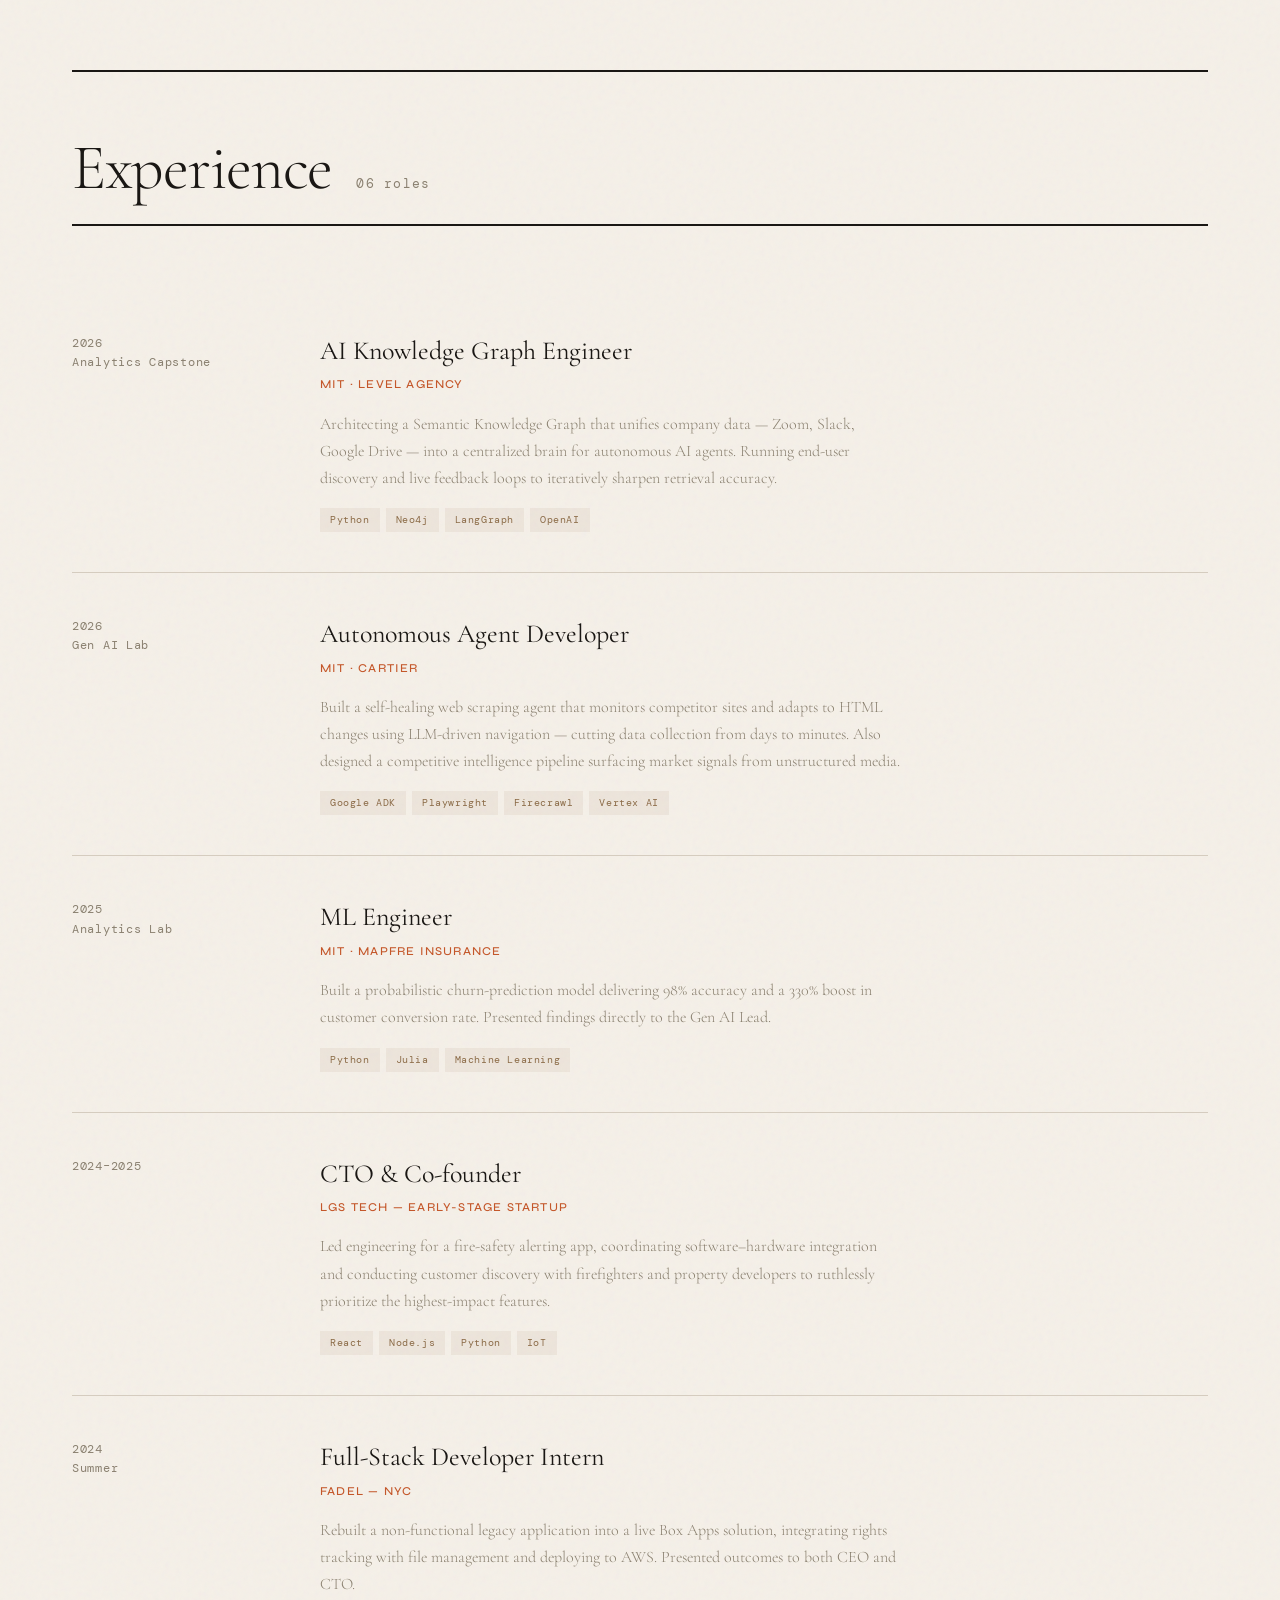
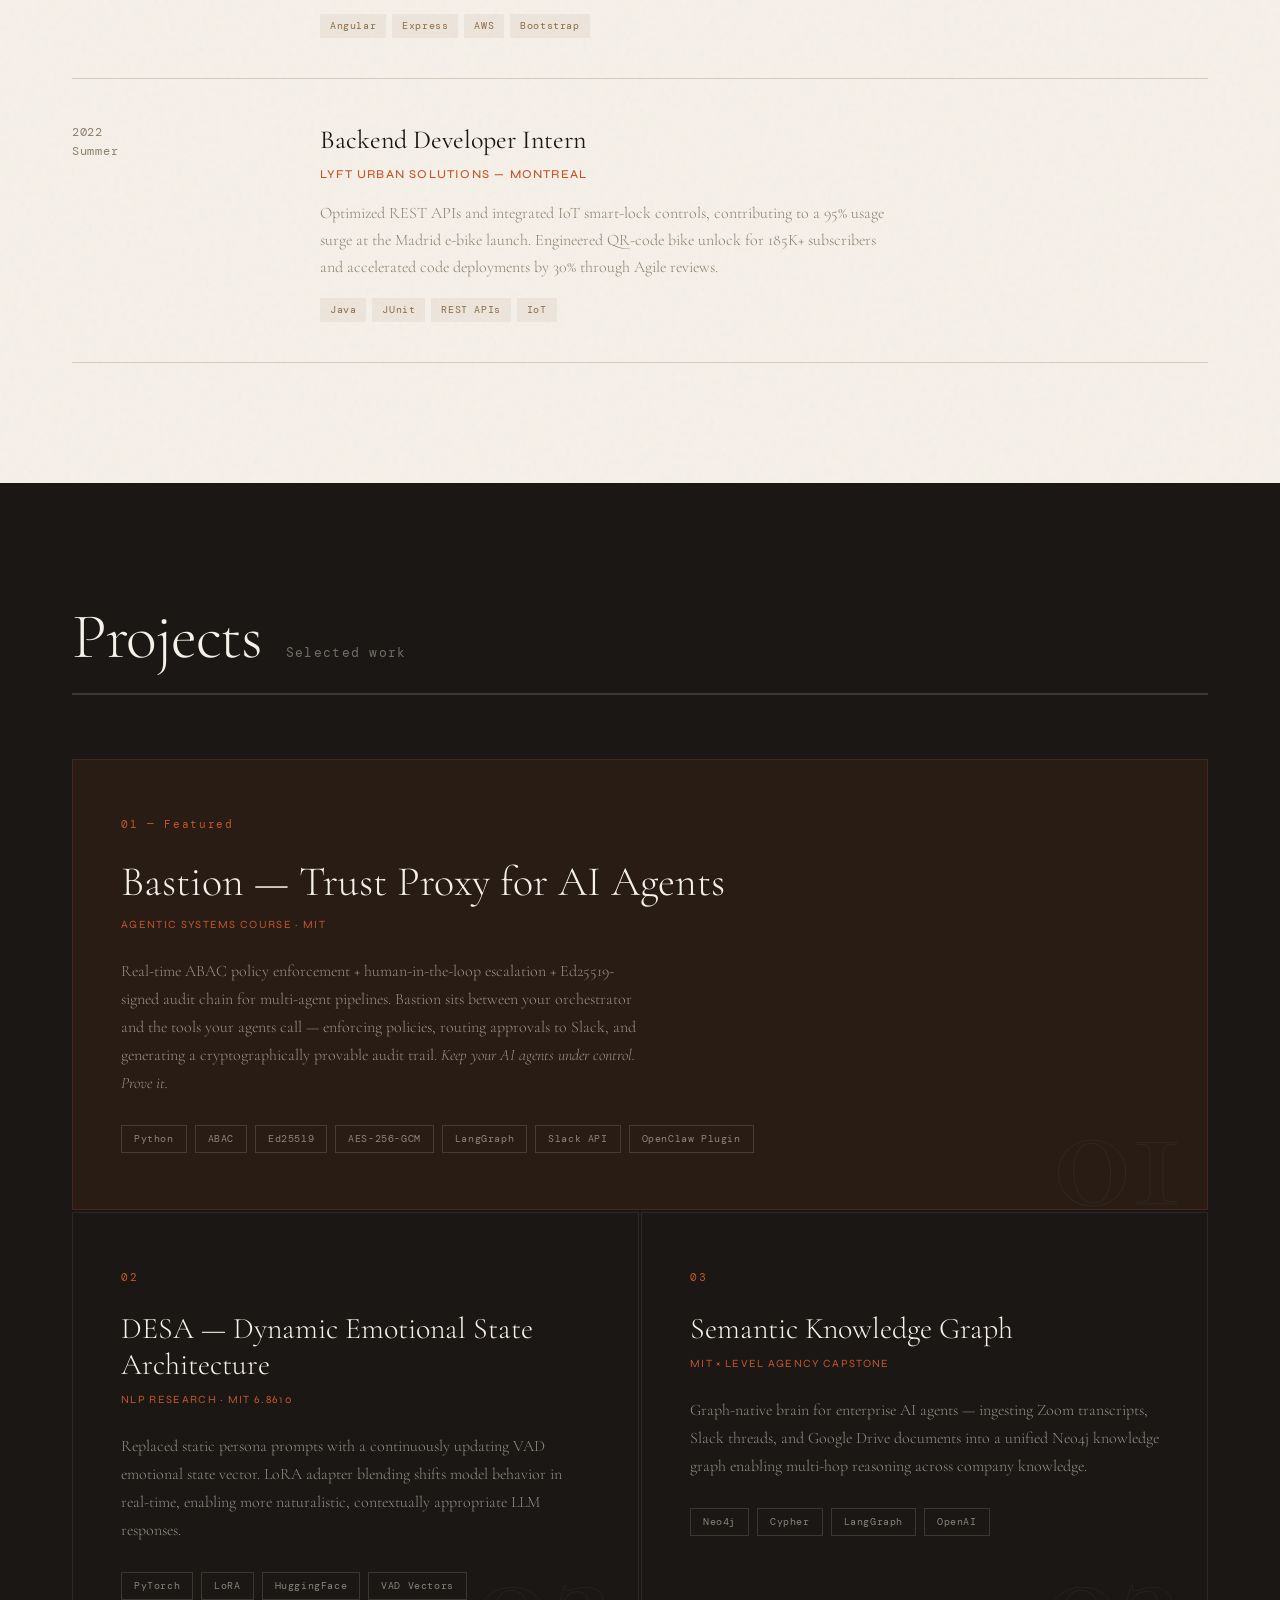
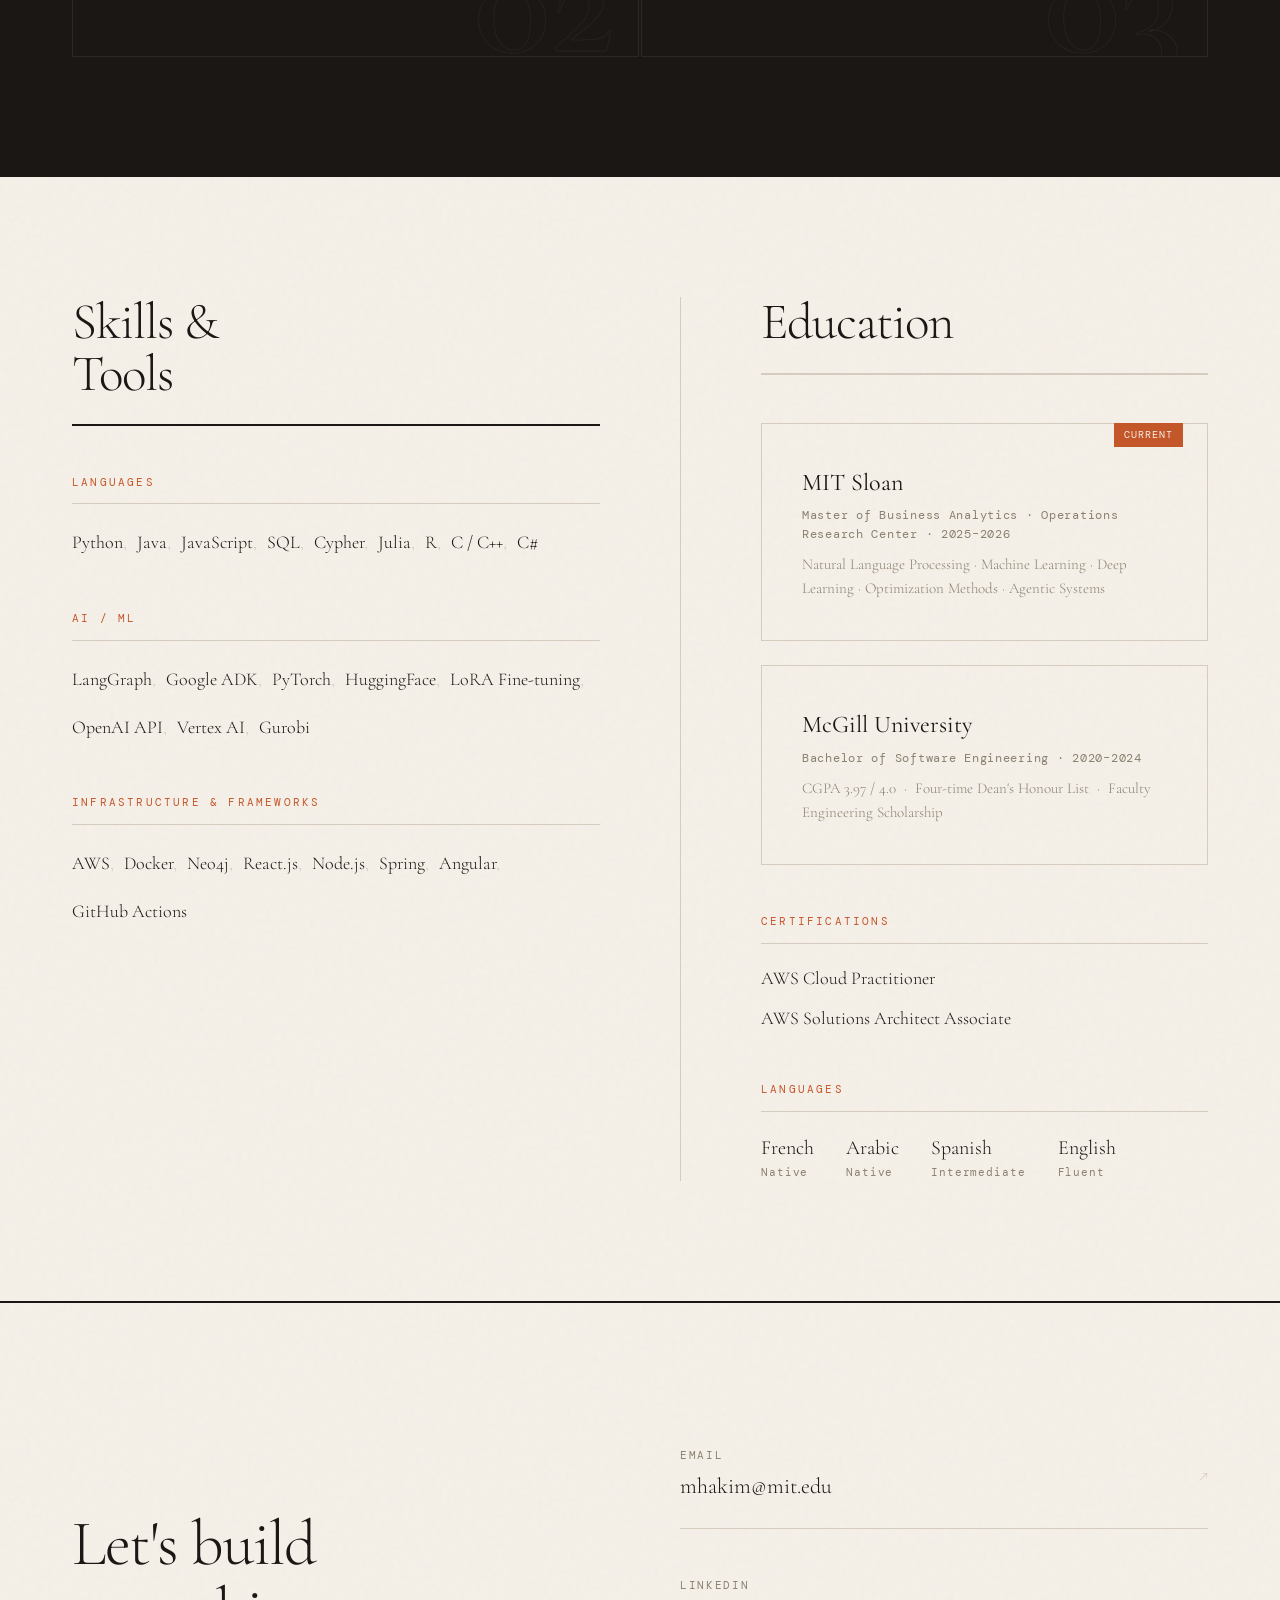
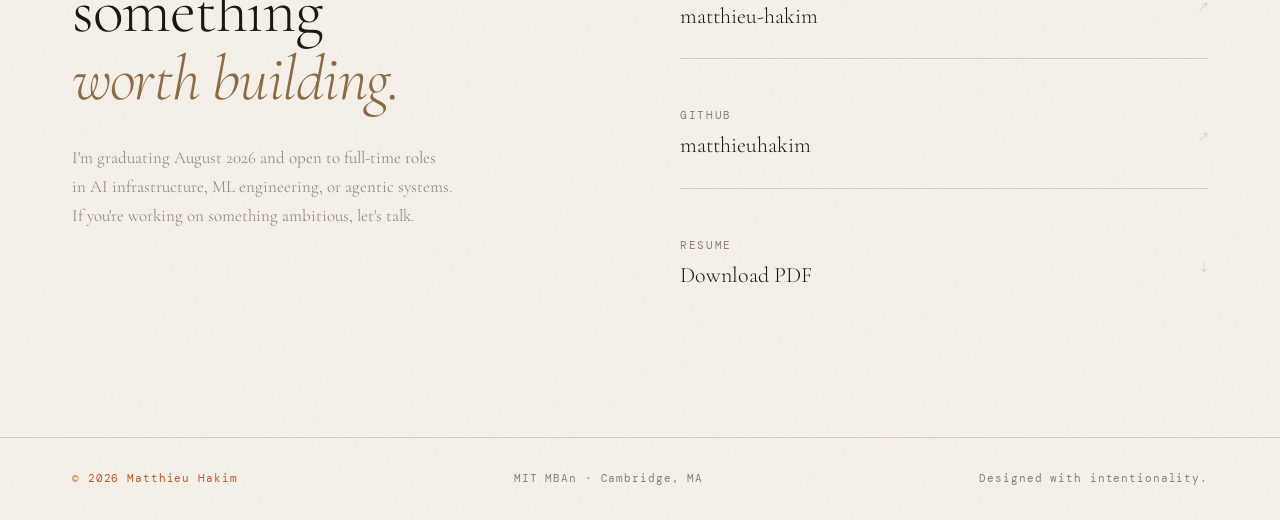
==== commit 0433dc22: "Update personal details and experience locations" ====
--- a/index.html
+++ b/index.html
@@ -721,7 +721,7 @@
   <div class="hero-left">
     <div class="hero-eyebrow reveal d1">MIT MBAn · Cambridge, MA</div>
     <h1 class="hero-name reveal d2">
-      Matt<em>hieu</em><br>Hakim
+      <em>Matthieu</em><br>Hakim
     </h1>
     <p class="hero-desc reveal d3">
       Builder at the intersection of AI infrastructure and practical tooling. I design systems that think, adapt, and prove their integrity.
@@ -735,7 +735,7 @@
   <div class="hero-right">
     <div class="hero-stats reveal d3">
       <div class="stat-item">
-        <div class="stat-number">3.<span>97</span></div>
+        <div class="stat-number"><span>3.97</span></div>
         <div class="stat-label">CGPA — McGill Engineering</div>
       </div>
       <div class="stat-item">
@@ -786,7 +786,7 @@
     <div class="about-detail">
       <div class="detail-item">
         <span class="detail-label">Based in</span>
-        <span class="detail-value">Boston / Cambridge</span>
+        <span class="detail-value">Boston / NYC</span>
       </div>
       <div class="detail-item">
         <span class="detail-label">Graduating</span>
@@ -794,7 +794,7 @@
       </div>
       <div class="detail-item">
         <span class="detail-label">Open to</span>
-        <span class="detail-value">Full-time roles in AI infra &amp; ML</span>
+        <span class="detail-value">Full-time roles as FDE, AI Engineering &amp; ML</span>
       </div>
     </div>
   </div>
@@ -877,7 +877,7 @@
       <div class="exp-period">2024<br>Summer</div>
       <div class="exp-body">
         <div class="exp-role">Full-Stack Developer Intern</div>
-        <div class="exp-company">Fadel — Beirut, Lebanon</div>
+        <div class="exp-company">Fadel — NYC</div>
         <div class="exp-desc">Rebuilt a non-functional legacy application into a live Box Apps solution, integrating rights tracking with file management and deploying to AWS. Presented outcomes to both CEO and CTO.</div>
         <div class="exp-tags">
           <span class="exp-tag">Angular</span>
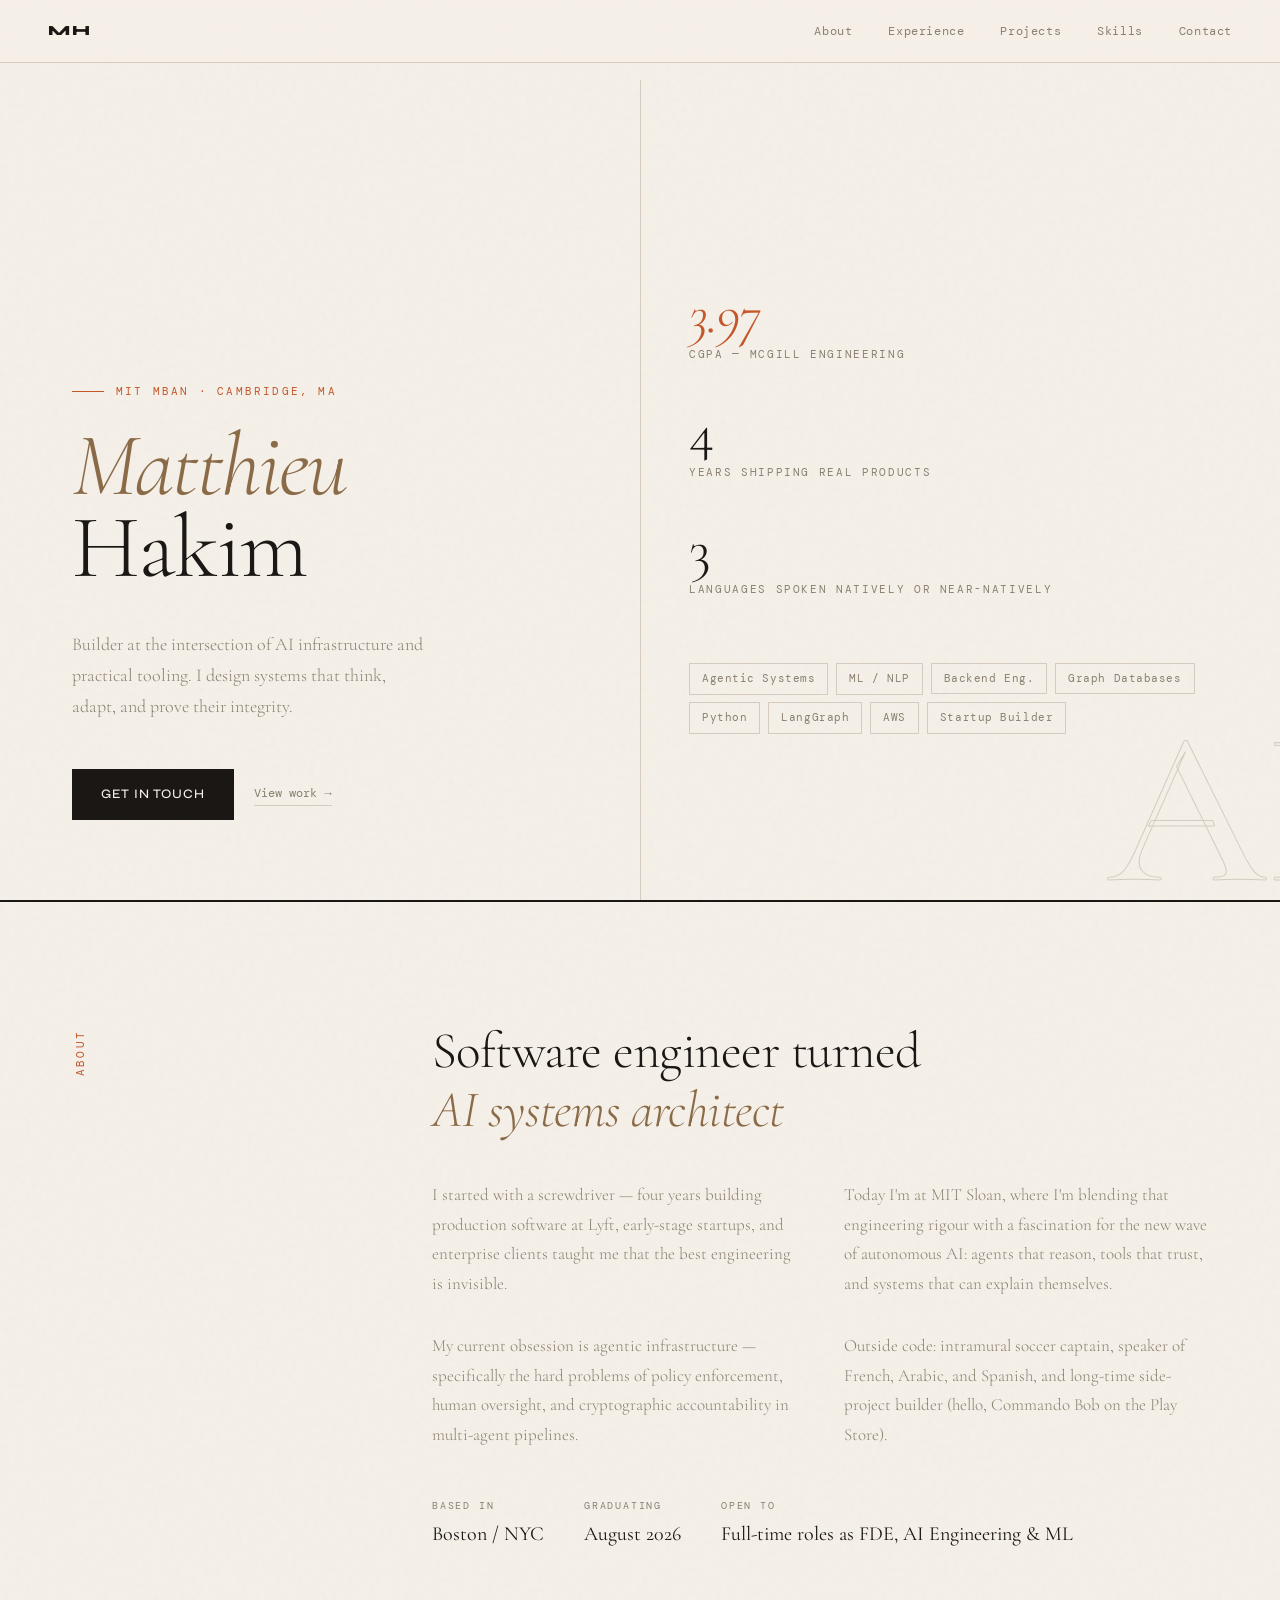
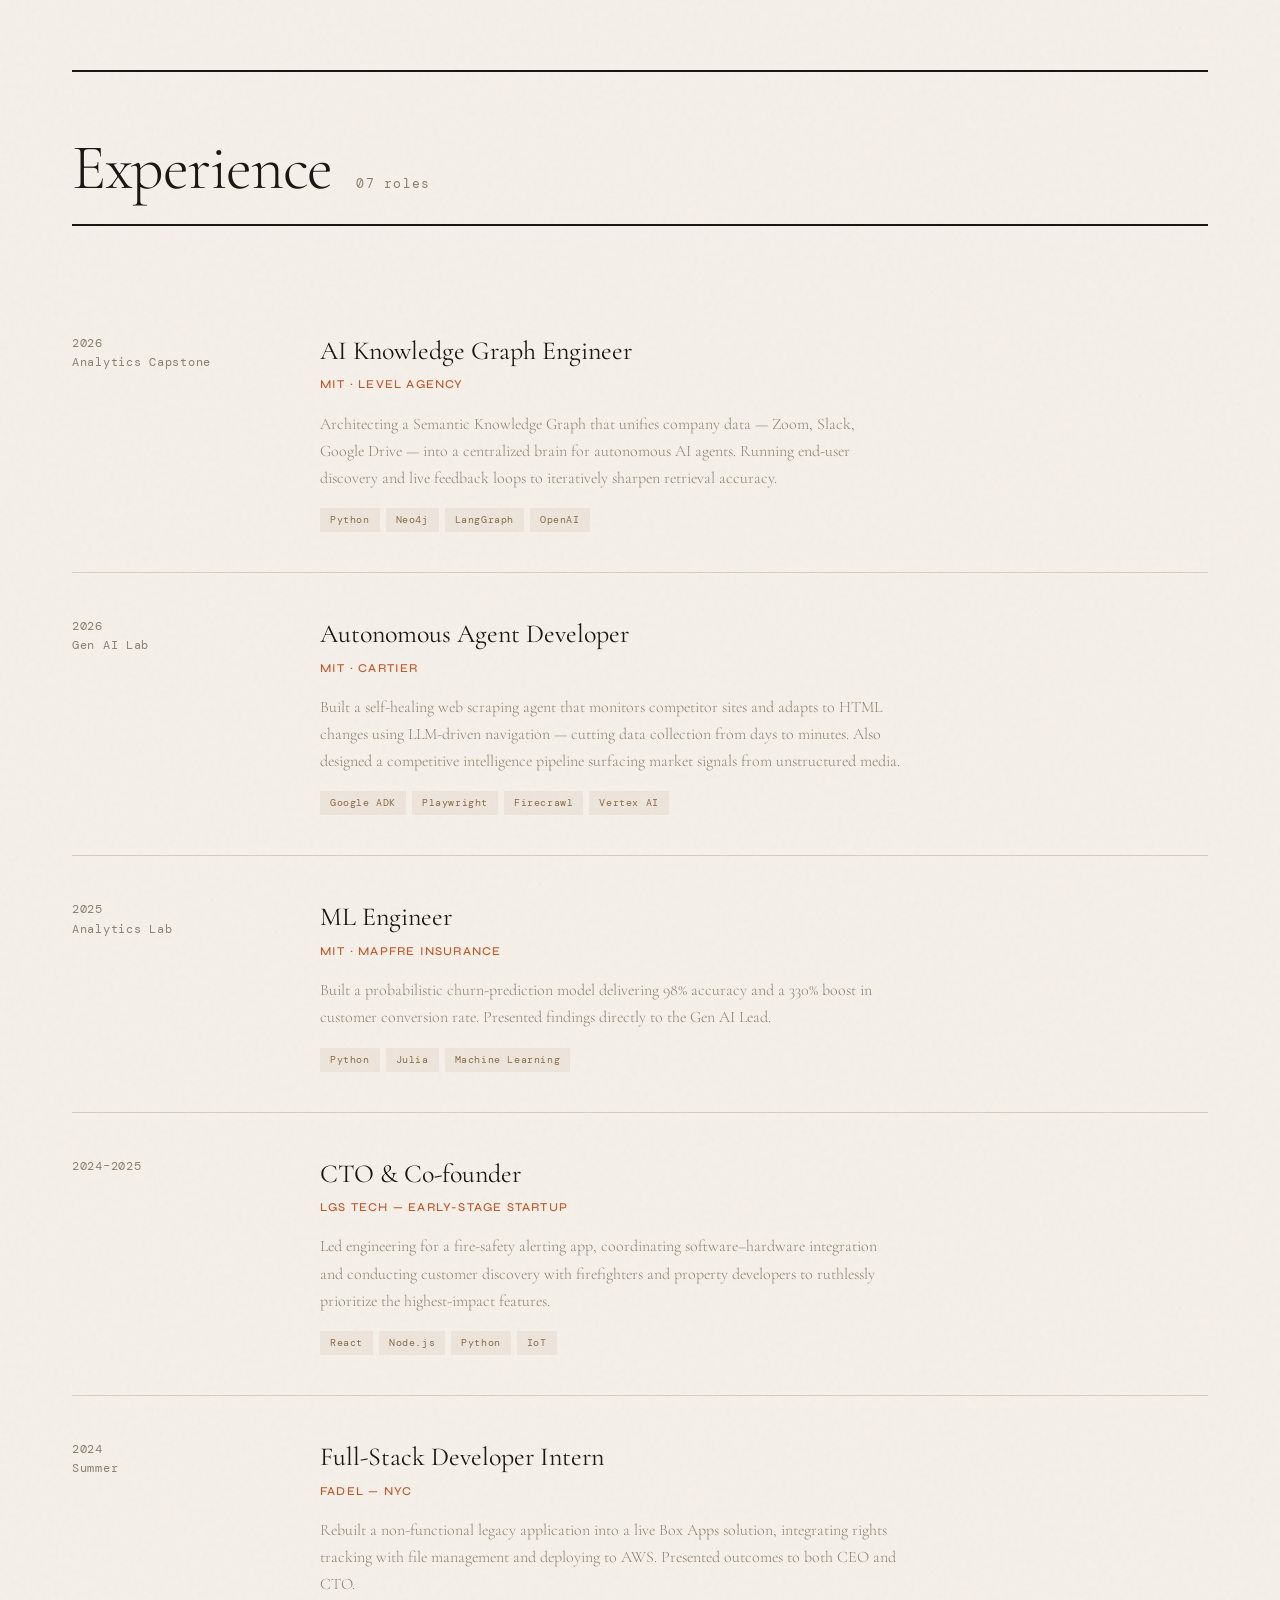
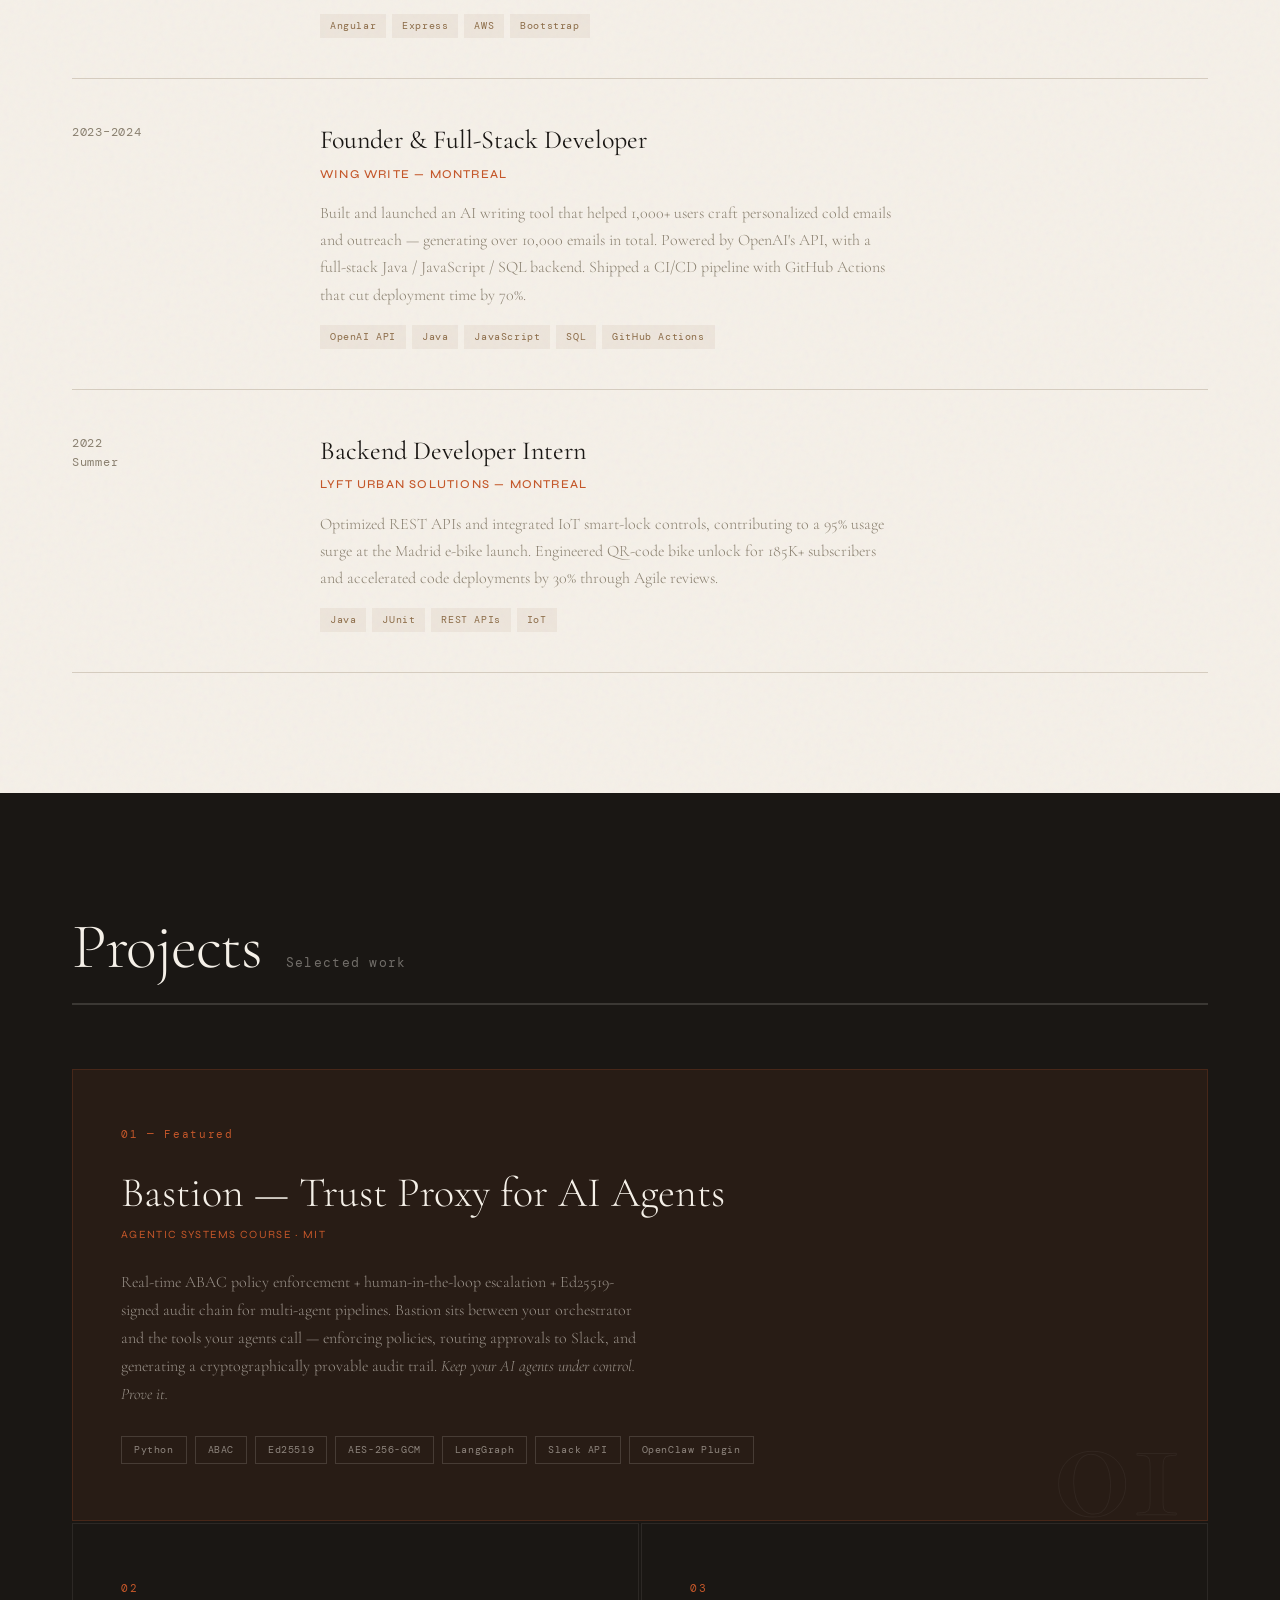
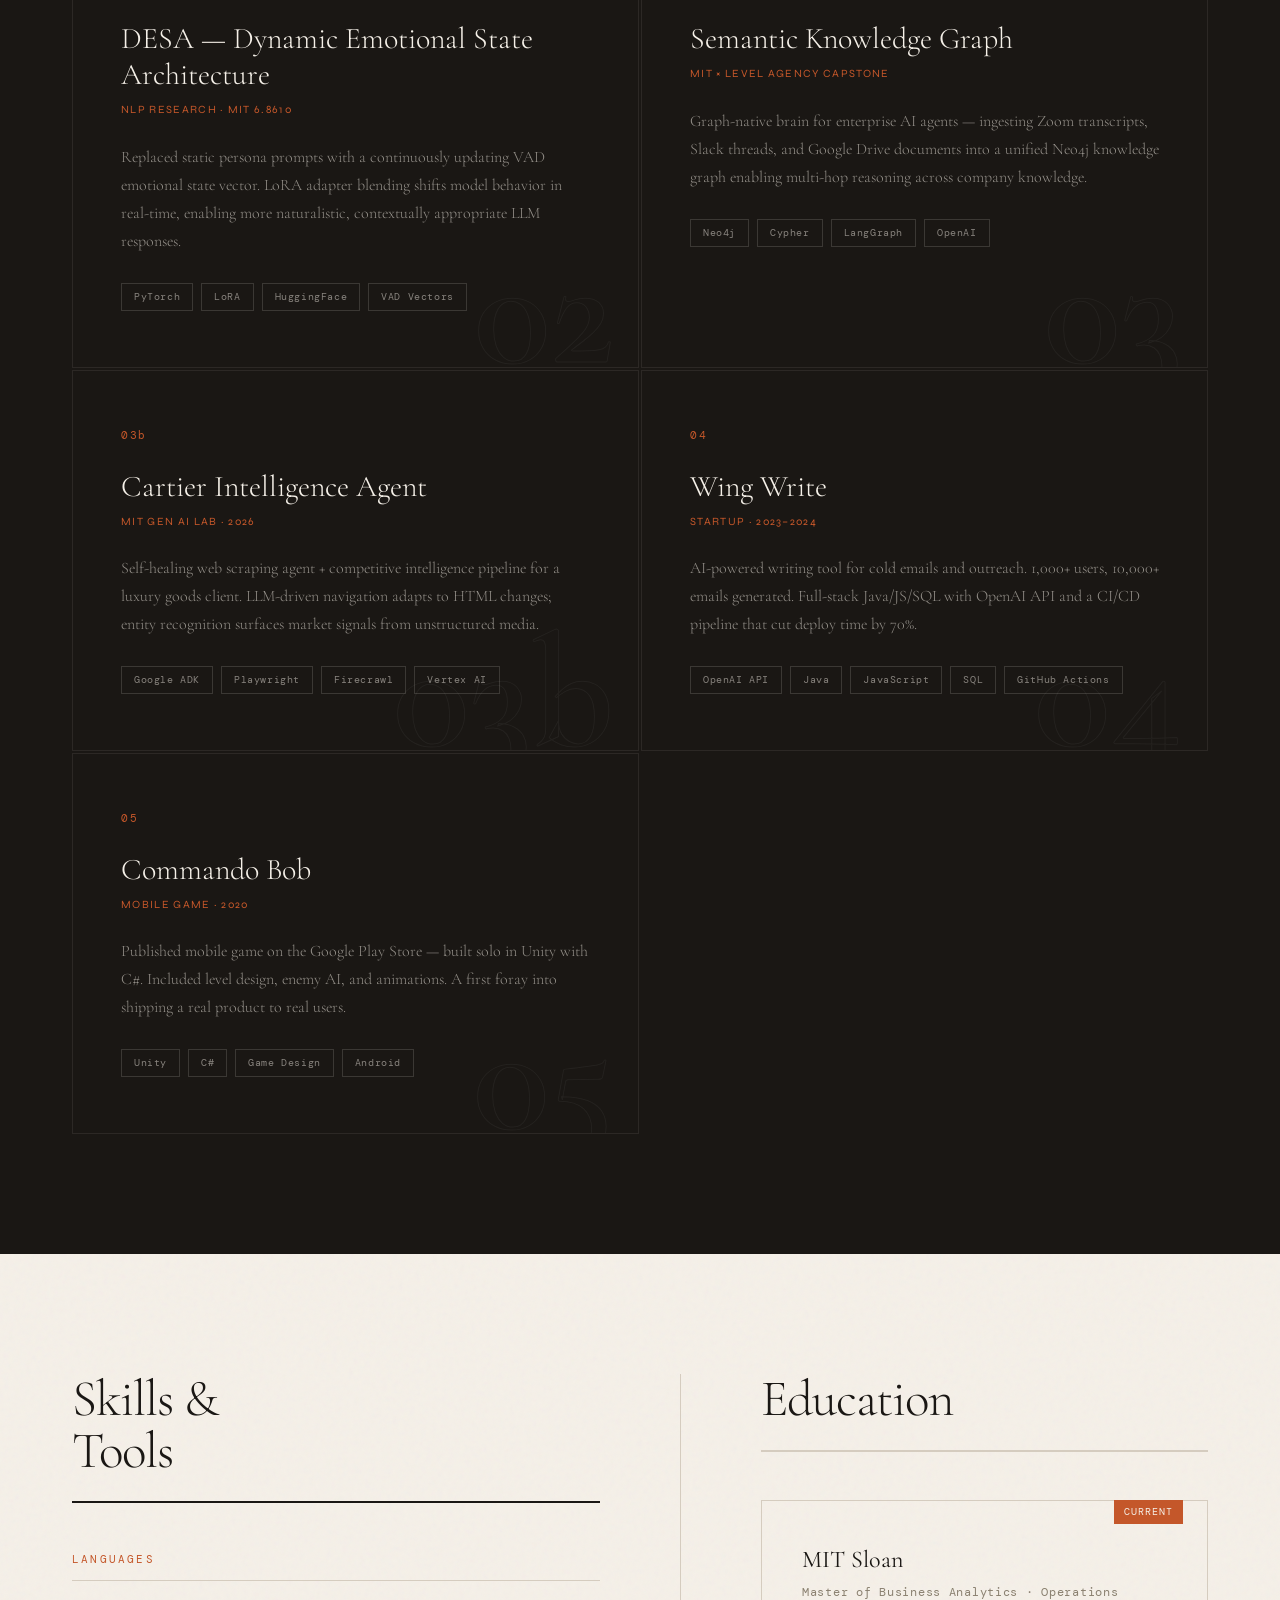
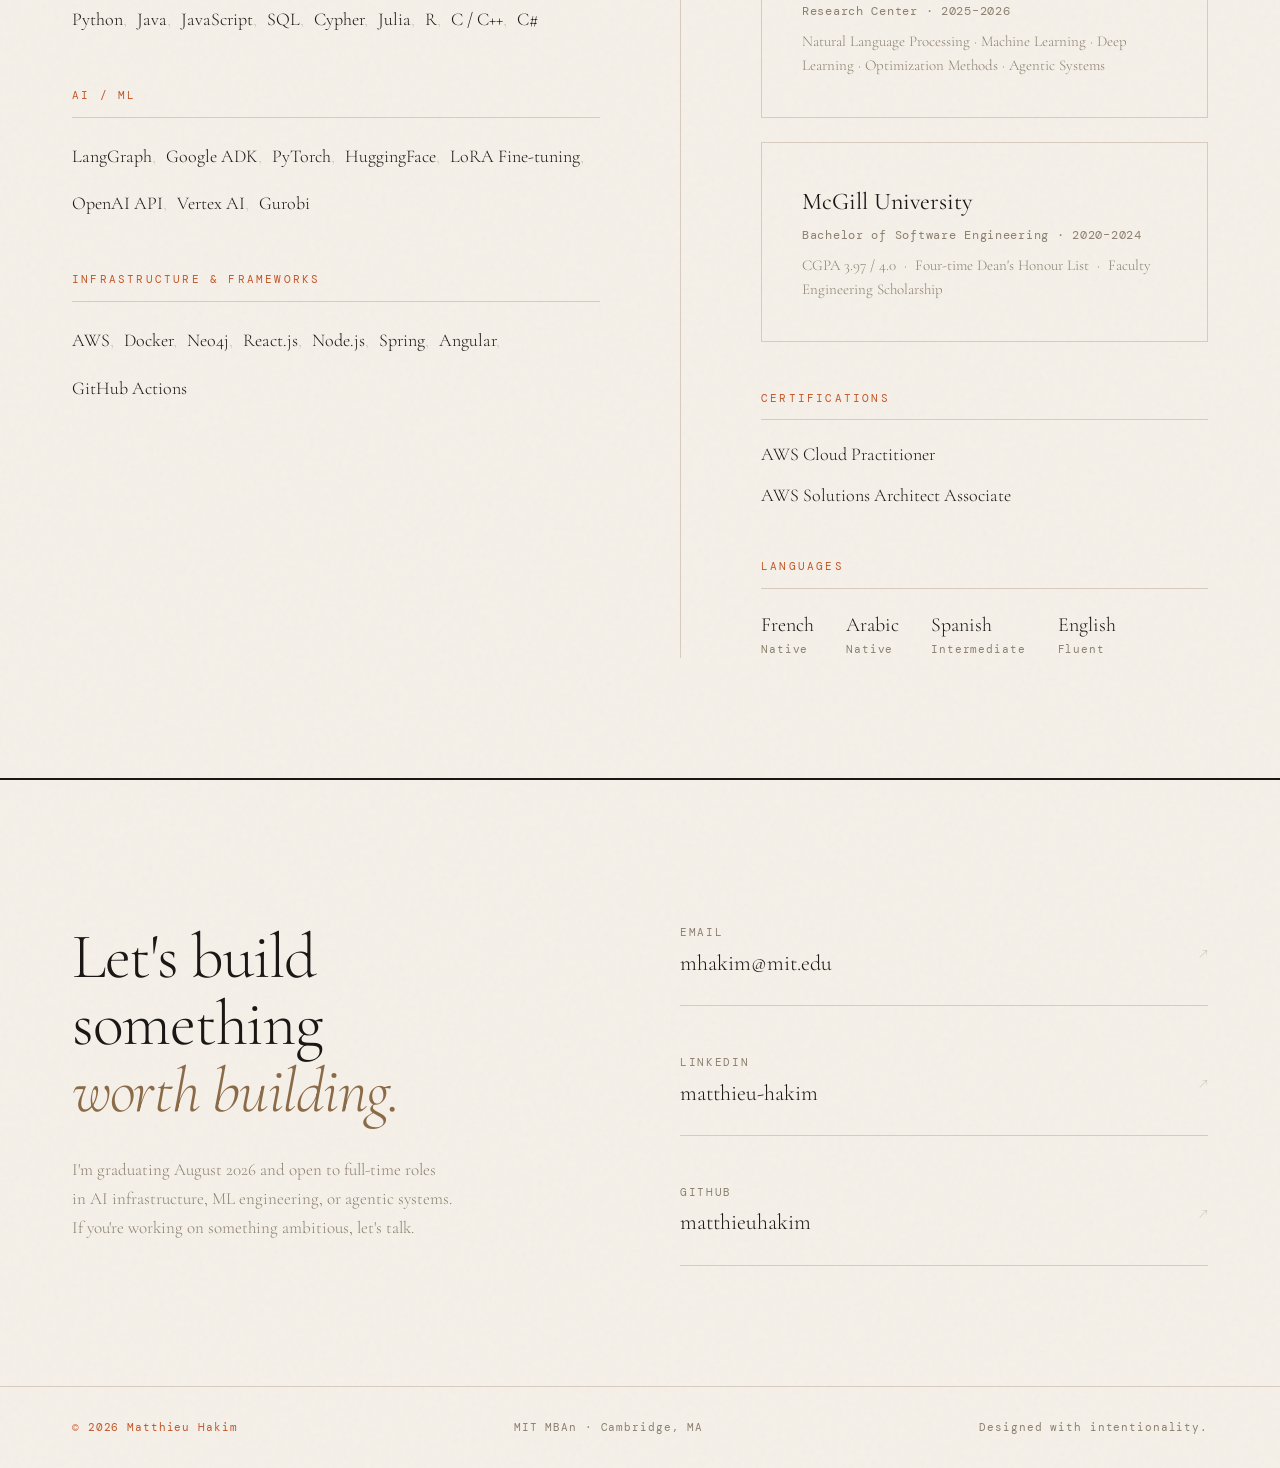
==== commit 196eef81: "Multiple html pages" ====
--- a/index.html
+++ b/index.html
@@ -721,7 +721,8 @@
   <div class="hero-left">
     <div class="hero-eyebrow reveal d1">MIT MBAn · Cambridge, MA</div>
     <h1 class="hero-name reveal d2">
-      <em>Matthieu</em><br>Hakim
+      <span style="display:block;"><em>Matthieu</em></span>
+      <span style="display:block;">Hakim</span>
     </h1>
     <p class="hero-desc reveal d3">
       Builder at the intersection of AI infrastructure and practical tooling. I design systems that think, adapt, and prove their integrity.
@@ -805,7 +806,7 @@
   <hr class="rule-heavy" style="margin-bottom:64px;">
   <div class="section-header">
     <h2 class="section-title">Experience</h2>
-    <span class="section-count">06 roles</span>
+    <span class="section-count">07 roles</span>
   </div>
 
   <div class="exp-grid">
@@ -890,6 +891,23 @@
     </div>
 
     <div class="exp-item">
+      <div class="exp-period">2023–2024</div>
+      <div class="exp-body">
+        <div class="exp-role">Founder &amp; Full-Stack Developer</div>
+        <div class="exp-company">Wing Write — Montreal</div>
+        <div class="exp-desc">Built and launched an AI writing tool that helped 1,000+ users craft personalized cold emails and outreach — generating over 10,000 emails in total. Powered by OpenAI's API, with a full-stack Java / JavaScript / SQL backend. Shipped a CI/CD pipeline with GitHub Actions that cut deployment time by 70%.</div>
+        <div class="exp-tags">
+          <span class="exp-tag">OpenAI API</span>
+          <span class="exp-tag">Java</span>
+          <span class="exp-tag">JavaScript</span>
+          <span class="exp-tag">SQL</span>
+          <span class="exp-tag">GitHub Actions</span>
+        </div>
+      </div>
+      <div class="exp-arrow">→</div>
+    </div>
+
+        <div class="exp-item">
       <div class="exp-period">2022<br>Summer</div>
       <div class="exp-body">
         <div class="exp-role">Backend Developer Intern</div>
@@ -917,7 +935,7 @@
 
   <div class="projects-grid">
 
-    <div class="project-card featured">
+    <div class="project-card featured" style="cursor:pointer;" onclick="window.location='projects/bastion.html'">
       <div class="project-num">01 — Featured</div>
       <div class="project-title">Bastion — Trust Proxy for AI Agents</div>
       <div class="project-org">Agentic Systems Course · MIT</div>
@@ -938,7 +956,7 @@
 
     <div class="project-card">
       <div class="project-num">02</div>
-      <div class="project-title">DESA — Dynamic Emotional State Architecture</div>
+      <div class="project-title" style="cursor:pointer;" onclick="window.location='projects/desa.html'">DESA — Dynamic Emotional State Architecture</div>
       <div class="project-org">NLP Research · MIT 6.8610</div>
       <div class="project-desc">
         Replaced static persona prompts with a continuously updating VAD emotional state vector. LoRA adapter blending shifts model behavior in real-time, enabling more naturalistic, contextually appropriate LLM responses.
@@ -954,7 +972,7 @@
 
     <div class="project-card">
       <div class="project-num">03</div>
-      <div class="project-title">Semantic Knowledge Graph</div>
+      <div class="project-title" style="cursor:pointer;" onclick="window.location='projects/knowledge-graph.html'">Semantic Knowledge Graph</div>
       <div class="project-org">MIT × Level Agency Capstone</div>
       <div class="project-desc">
         Graph-native brain for enterprise AI agents — ingesting Zoom transcripts, Slack threads, and Google Drive documents into a unified Neo4j knowledge graph enabling multi-hop reasoning across company knowledge.
@@ -968,7 +986,57 @@
       <div class="project-bg-num">03</div>
     </div>
 
+
+    <div class="project-card" onclick="window.location='projects/cartier.html'" style="cursor:pointer;">
+      <div class="project-num">03b</div>
+      <div class="project-title">Cartier Intelligence Agent</div>
+      <div class="project-org">MIT Gen AI Lab · 2026</div>
+      <div class="project-desc">
+        Self-healing web scraping agent + competitive intelligence pipeline for a luxury goods client. LLM-driven navigation adapts to HTML changes; entity recognition surfaces market signals from unstructured media.
+      </div>
+      <div class="project-stack">
+        <span class="stack-pill">Google ADK</span>
+        <span class="stack-pill">Playwright</span>
+        <span class="stack-pill">Firecrawl</span>
+        <span class="stack-pill">Vertex AI</span>
+      </div>
+      <div class="project-bg-num">03b</div>
+    </div>
+    <div class="project-card" style="cursor:pointer;" onclick="window.location='projects/wingwrite.html'">
+      <div class="project-num">04</div>
+      <div class="project-title">Wing Write</div>
+      <div class="project-org">Startup · 2023–2024</div>
+      <div class="project-desc">
+        AI-powered writing tool for cold emails and outreach. 1,000+ users, 10,000+ emails generated. Full-stack Java/JS/SQL with OpenAI API and a CI/CD pipeline that cut deploy time by 70%.
+      </div>
+      <div class="project-stack">
+        <span class="stack-pill">OpenAI API</span>
+        <span class="stack-pill">Java</span>
+        <span class="stack-pill">JavaScript</span>
+        <span class="stack-pill">SQL</span>
+        <span class="stack-pill">GitHub Actions</span>
+      </div>
+      <div class="project-bg-num">04</div>
+    </div>
+
+    <div class="project-card" style="cursor:pointer;" onclick="window.location='projects/commando-bob.html'">
+      <div class="project-num">05</div>
+      <div class="project-title">Commando Bob</div>
+      <div class="project-org">Mobile Game · 2020</div>
+      <div class="project-desc">
+        Published mobile game on the Google Play Store — built solo in Unity with C#. Included level design, enemy AI, and animations. A first foray into shipping a real product to real users.
+      </div>
+      <div class="project-stack">
+        <span class="stack-pill">Unity</span>
+        <span class="stack-pill">C#</span>
+        <span class="stack-pill">Game Design</span>
+        <span class="stack-pill">Android</span>
+      </div>
+      <div class="project-bg-num">05</div>
+    </div>
+
   </div>
+
 </section>
 
 <!-- ── Skills ─────────────────────────────────── -->
@@ -1091,27 +1159,21 @@
       </div>
       <div class="contact-link-arrow">↗</div>
     </a>
-    <a href="https://www.linkedin.com/in/matthieu-hakim/" target="_blank" class="contact-link">
+    <a href="https://www.linkedin.com/in/matthieu-hakim/" target="_blank" target="_blank" class="contact-link">
       <div>
         <div class="contact-link-label">LinkedIn</div>
         <div class="contact-link-value">matthieu-hakim</div>
       </div>
       <div class="contact-link-arrow">↗</div>
     </a>
-    <a href="https://github.com/matthieuhakim" target="_blank" class="contact-link">
+    <a href="https://github.com/Matthieuhakim" target="_blank" class="contact-link">
       <div>
         <div class="contact-link-label">GitHub</div>
         <div class="contact-link-value">matthieuhakim</div>
       </div>
       <div class="contact-link-arrow">↗</div>
     </a>
-    <a href="#" class="contact-link" style="border-bottom:none;">
-      <div>
-        <div class="contact-link-label">Resume</div>
-        <div class="contact-link-value">Download PDF</div>
-      </div>
-      <div class="contact-link-arrow">↓</div>
-    </a>
+
   </div>
 </section>
 
